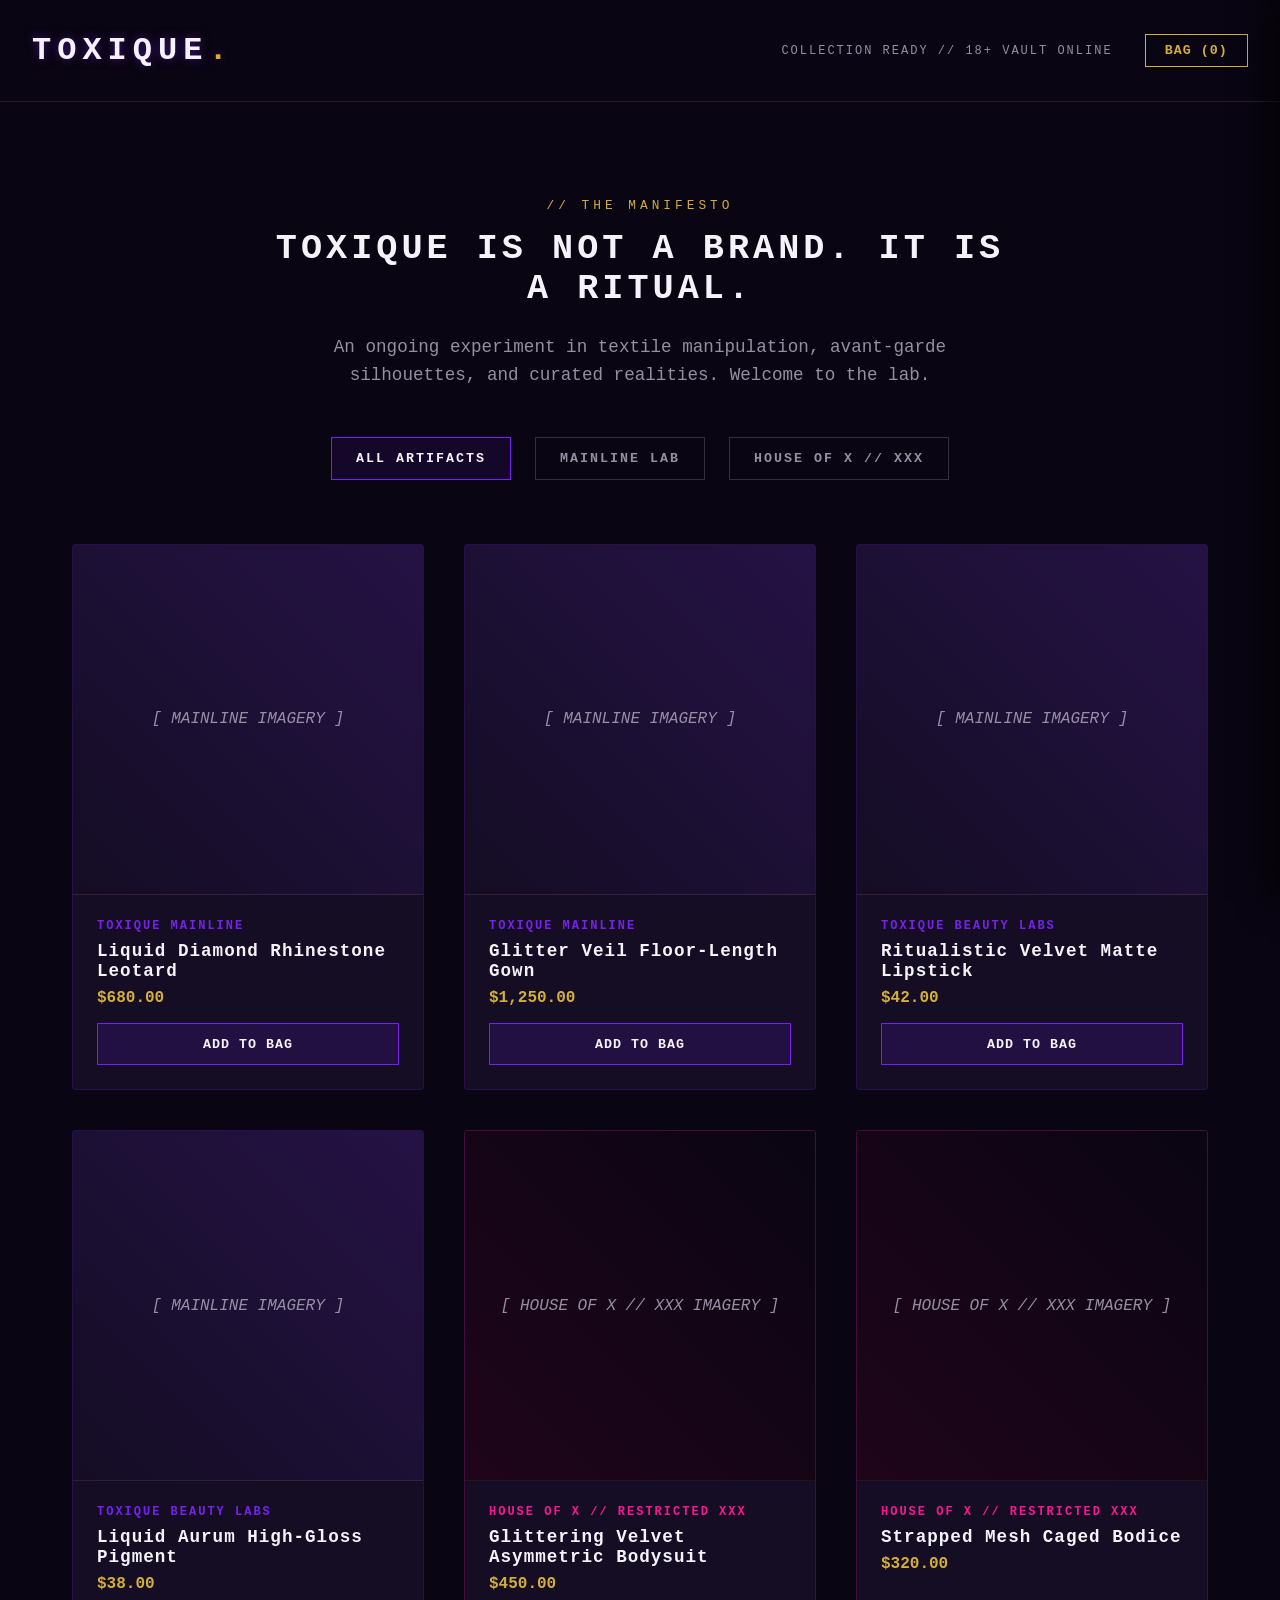
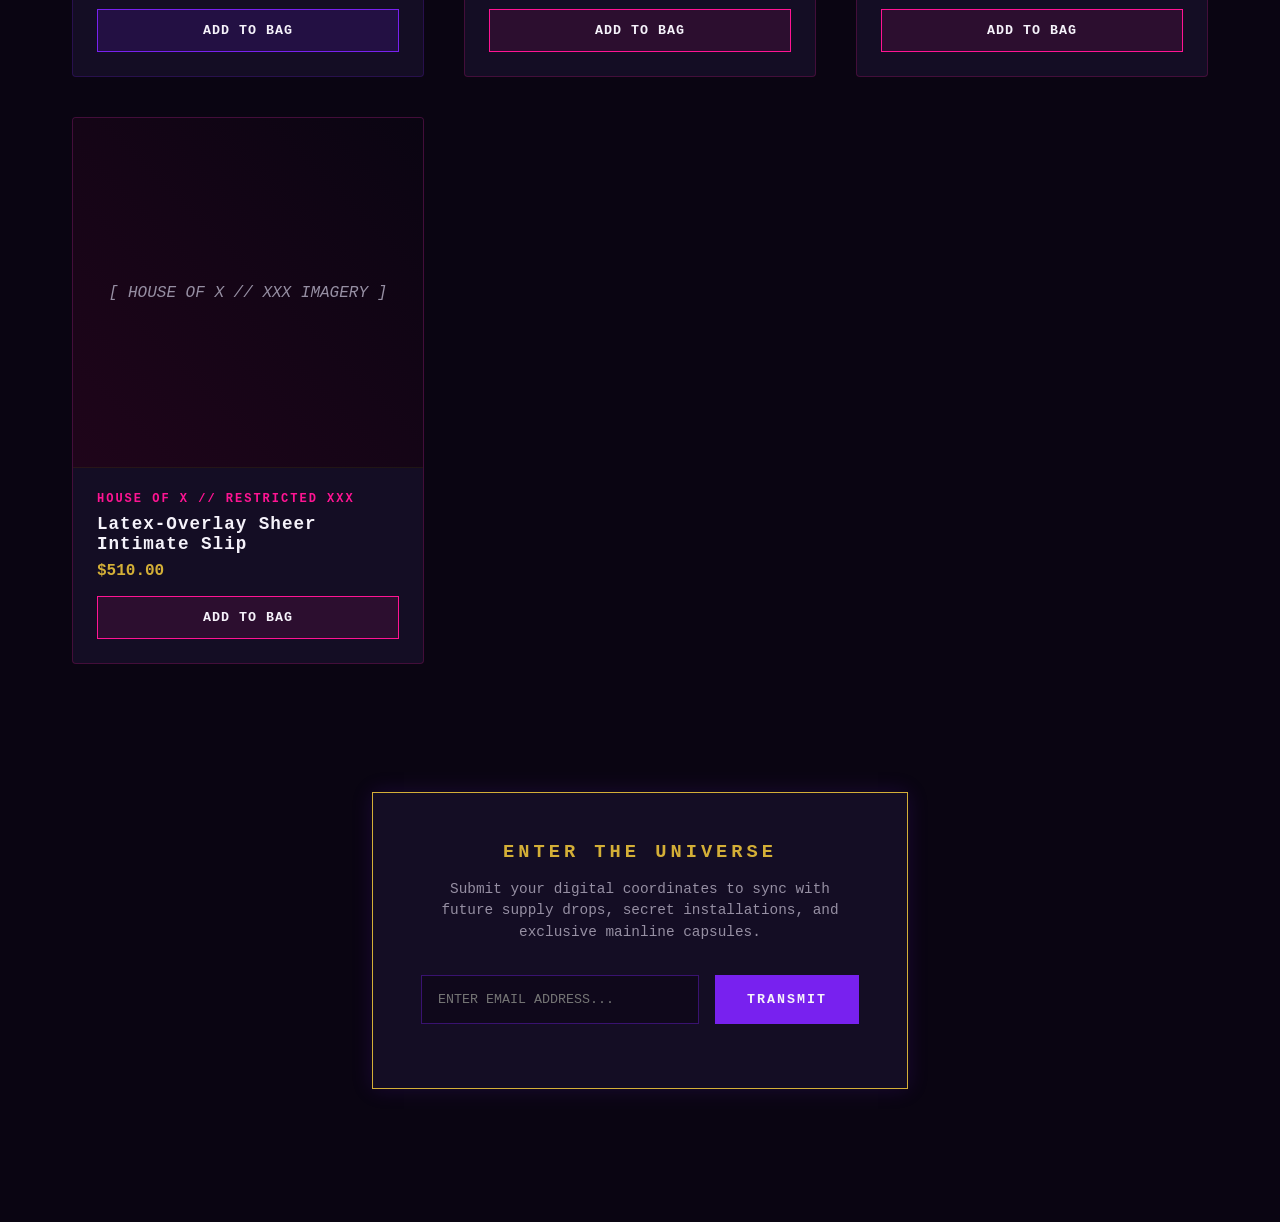
==== index.html @ 321deab5 "Patch missing House of X data items" ====
<!DOCTYPE html>
<html lang="en">
<head>
    <meta charset="UTF-8">
    <meta name="viewport" content="width=device-width, initial-scale=1.0">
    <title>TOXIQUE // OFFICIAL OPERATING SYSTEM</title>
    <link rel="stylesheet" href="style.css">
</head>
<body>

    <!-- LUXURY BRAND HEADER -->
    <header>
        <div class="brand-logo">TOXIQUE<span>.</span></div>
        <div class="header-right">
            <span class="system-status">COLLECTION READY // 18+ VAULT ONLINE</span>
            <button id="cartToggleBtn" class="cart-trigger">BAG (<span id="cartCount">0</span>)</button>
        </div>
    </header>

    <!-- CORE LORE & RITUAL MANIFESTO -->
    <section class="universe-manifesto">
        <div class="manifesto-content">
            <span class="manifesto-tag">// THE MANIFESTO</span>
            <h1>TOXIQUE IS NOT A BRAND. IT IS A RITUAL.</h1>
            <p>An ongoing experiment in textile manipulation, avant-garde silhouettes, and curated realities. Welcome to the lab.</p>
        </div>
    </section>

    <!-- DEPARTMENT NAVIGATION FILTERS -->
    <section class="department-nav">
        <button class="dept-btn active" id="btn-all">ALL ARTIFACTS</button>
        <button class="dept-btn" id="btn-main">MAINLINE LAB</button>
        <button class="dept-btn x-rated" id="btn-xxx">HOUSE OF X // XXX</button>
    </section>

    <!-- BRAND CATALOG -->
    <main class="catalog-container">
        <div id="productGrid" class="product-grid"></div>
    </main>

    <!-- SLIDE-OUT LUXURY SIDE-CART DRAWER -->
    <div id="sideCart" class="side-cart">
        <div class="cart-header">
            <h3>SELECTED ARTIFACTS</h3>
            <button id="cartCloseBtn" class="cart-close">&times;</button>
        </div>
        
        <div id="cartItemsContainer" class="cart-items-list">
            <!-- Items injected via JS appear here -->
        </div>

        <div class="cart-footer">
            <div class="cart-total-row">
                <span>TOTAL VALUE:</span>
                <span id="cartSubtotal">$0.00</span>
            </div>
            <button class="checkout-btn" onclick="alert('PORTAL NOTICE: Checkout integration coming soon.')">PROCEED TO SECURE CHECKOUT</button>
        </div>
    </div>

    <div id="cartOverlay" class="cart-overlay"></div>

    <!-- THE UNIVERSE ENTRY PORTAL -->
    <section class="portal-section">
        <div class="portal-card">
            <h3>ENTER THE UNIVERSE</h3>
            <p>Submit your digital coordinates to sync with future supply drops, secret installations, and exclusive mainline capsules.</p>
            <form id="universeForm" class="portal-form">
                <input type="email" id="userEmail" placeholder="ENTER EMAIL ADDRESS..." required>
                <button type="submit">TRANSMIT</button>
            </form>
            <div id="portalFeedback" class="feedback-msg"></div>
        </div>
    </section>

    <script src="script.js"></script>
</body>
</html>
---- style.css ----
/* TOXIQUE SYSTEM - ROYAL DARK LAB VISUALS */
:root {
    --bg-dark: #0a0512;        
    --surface: #140d24;        
    --lux-gold: #d4af37;       
    --royal-purple: #7821ef;   
    --xxx-pink: #ff1493;       /* Seductive Neon Pink for the adult vault */
    --text-light: #f5f2fa;     
    --text-muted: #968fa3;     
}

* {
    margin: 0;
    padding: 0;
    box-sizing: border-box;
    font-family: monospace, sans-serif;
}

body {
    background-color: var(--bg-dark);
    color: var(--text-light);
    overflow-x: hidden;
    position: relative;
}

/* Header Branding */
header {
    padding: 2rem;
    display: flex;
    justify-content: space-between;
    align-items: center;
    border-bottom: 1px solid rgba(212, 175, 55, 0.15);
}

.header-right {
    display: flex;
    align-items: center;
    gap: 2rem;
}

.brand-logo {
    font-size: 2rem;
    font-weight: 900;
    letter-spacing: 6px;
    color: var(--text-light);
    text-shadow: 0 0 10px rgba(120, 33, 239, 0.5);
}

.brand-logo span { color: var(--lux-gold); }

.system-status {
    font-size: 0.75rem;
    color: var(--text-muted);
    letter-spacing: 2px;
}

.cart-trigger {
    background: transparent;
    border: 1px solid var(--lux-gold);
    color: var(--lux-gold);
    padding: 0.5rem 1.2rem;
    cursor: pointer;
    font-weight: bold;
    letter-spacing: 1px;
    transition: all 0.3s ease;
}

.cart-trigger:hover {
    background: var(--lux-gold);
    color: var(--bg-dark);
}

/* Universe Manifesto Section */
.universe-manifesto {
    max-width: 800px;
    margin: 6rem auto 3rem auto;
    padding: 0 2rem;
    text-align: center;
}

.manifesto-tag {
    font-size: 0.8rem;
    color: var(--lux-gold);
    letter-spacing: 4px;
    display: block;
    margin-bottom: 1rem;
}

.universe-manifesto h1 {
    font-size: 2.2rem;
    letter-spacing: 4px;
    margin-bottom: 1.5rem;
    text-transform: uppercase;
}

.universe-manifesto p {
    color: var(--text-muted);
    font-size: 1.1rem;
    line-height: 1.6;
}

/* Category Navigation Bar */
.department-nav {
    display: flex;
    justify-content: center;
    gap: 1.5rem;
    margin-bottom: 4rem;
    padding: 0 2rem;
}

.dept-btn {
    background: transparent;
    border: 1px solid rgba(150, 143, 163, 0.3);
    color: var(--text-muted);
    padding: 0.8rem 1.5rem;
    cursor: pointer;
    font-family: monospace;
    font-weight: bold;
    letter-spacing: 2px;
    transition: all 0.3s ease;
}

.dept-btn:hover, .dept-btn.active {
    color: var(--text-light);
    border-color: var(--royal-purple);
    background: rgba(120, 33, 239, 0.1);
}

.dept-btn.x-rated:hover, .dept-btn.x-rated.active {
    color: #fff;
    border-color: var(--xxx-pink);
    background: rgba(255, 20, 147, 0.15);
    text-shadow: 0 0 8px var(--xxx-pink);
    box-shadow: 0 0 15px rgba(255, 20, 147, 0.2);
}

/* Catalog Layout */
.catalog-container {
    max-width: 1200px;
    margin: 0 auto 4rem auto;
    padding: 0 2rem;
}

.product-grid {
    display: grid;
    grid-template-columns: repeat(auto-fit, minmax(300px, 1fr));
    gap: 2.5rem;
}

/* Lookbook Card with Variant Borders */
.product-card {
    background: var(--surface);
    border: 1px solid rgba(120, 33, 239, 0.2);
    border-radius: 4px;
    overflow: hidden;
    display: flex;
    flex-direction: column;
    justify-content: space-between;
    transition: transform 0.3s ease, border-color 0.3s ease, box-shadow 0.3s ease;
}

.product-card:hover {
    transform: translateY(-5px);
    border-color: var(--lux-gold);
}

/* Specific styling modifier for adult items */
.product-card.xxx-item {
    border-color: rgba(255, 20, 147, 0.2);
}
.product-card.xxx-item:hover {
    border-color: var(--xxx-pink);
    box-shadow: 0 0 15px rgba(255, 20, 147, 0.15);
}

.image-placeholder {
    width: 100%;
    height: 350px;
    background: linear-gradient(45deg, #140d24, #251245);
    display: flex;
    align-items: center;
    justify-content: center;
    color: var(--text-muted);
    font-style: italic;
    border-bottom: 1px solid rgba(212, 175, 55, 0.1);
    padding: 1rem;
    text-align: center;
}

.xxx-item .image-placeholder {
    background: linear-gradient(45deg, #1f051a, #0a0512);
}

.card-details {
    padding: 1.5rem;
    flex-grow: 1;
    display: flex;
    flex-direction: column;
    justify-content: space-between;
}

.vendor-tag {
    font-size: 0.75rem;
    text-transform: uppercase;
    letter-spacing: 2px;
    color: var(--royal-purple);
    font-weight: 700;
    margin-bottom: 0.5rem;
    display: block;
}

.xxx-item .vendor-tag {
    color: var(--xxx-pink);
}

.product-title {
    font-size: 1.1rem;
    letter-spacing: 1px;
    margin-bottom: 0.5rem;
}

.product-price {
    color: var(--lux-gold);
    font-weight: 600;
    margin-bottom: 1rem;
}

.add-to-cart-btn {
    width: 100%;
    background: rgba(120, 33, 239, 0.15);
    border: 1px solid var(--royal-purple);
    color: var(--text-light);
    padding: 0.8rem;
    cursor: pointer;
    font-family: monospace;
    letter-spacing: 1px;
    font-weight: bold;
    transition: all 0.2s ease;
}

.add-to-cart-btn:hover {
    background: var(--royal-purple);
    box-shadow: 0 0 10px var(--royal-purple);
}

.xxx-item .add-to-cart-btn {
    border-color: var(--xxx-pink);
    background: rgba(255, 20, 147, 0.1);
}
.xxx-item .add-to-cart-btn:hover {
    background: var(--xxx-pink);
    box-shadow: 0 0 10px var(--xxx-pink);
}

/* INTERACTIVE SIDE-CART DRAW ENGINE */
.side-cart {
    position: fixed;
    top: 0;
    right: -450px; 
    width: 450px;
    height: 100%;
    background: var(--surface);
    border-left: 1px solid var(--lux-gold);
    box-shadow: -10px 0 30px rgba(0, 0, 0, 0.7);
    z-index: 1000;
    display: flex;
    flex-direction: column;
    transition: right 0.4s cubic-bezier(0.16, 1, 0.3, 1);
}

.side-cart.active { right: 0; }

.cart-header {
    padding: 2rem;
    border-bottom: 1px solid rgba(212, 175, 55, 0.15);
    display: flex;
    justify-content: space-between;
    align-items: center;
}

.cart-header h3 {
    letter-spacing: 2px;
    color: var(--lux-gold);
}

.cart-close {
    background: transparent;
    border: none;
    color: var(--text-light);
    font-size: 2rem;
    cursor: pointer;
}

.cart-items-list {
    flex-grow: 1;
    padding: 2rem;
    overflow-y: auto;
    display: flex;
    flex-direction: column;
    gap: 1.5rem;
}

.cart-item-node {
    display: flex;
    justify-content: space-between;
    align-items: center;
    padding-bottom: 1rem;
    border-bottom: 1px solid rgba(150, 143, 163, 0.15);
}

.cart-item-info h4 {
    font-size: 0.95rem;
    letter-spacing: 1px;
    margin-bottom: 0.25rem;
}

.cart-item-info span {
    font-size: 0.8rem;
    color: var(--lux-gold);
}

.remove-item-btn {
    background: transparent;
    border: none;
    color: #ff4a4a;
    cursor: pointer;
    font-family: monospace;
    font-size: 0.8rem;
}

.cart-footer {
    padding: 2rem;
    border-top: 1px solid rgba(212, 175, 55, 0.15);
    background: rgba(10, 5, 18, 0.6);
}

.cart-total-row {
    display: flex;
    justify-content: space-between;
    font-weight: bold;
    letter-spacing: 2px;
    margin-bottom: 1.5rem;
}

.cart-total-row #cartSubtotal { color: var(--lux-gold); }

.checkout-btn {
    width: 100%;
    background: var(--royal-purple);
    color: var(--text-light);
    border: 1px solid var(--lux-gold);
    padding: 1rem;
    font-weight: bold;
    letter-spacing: 2px;
    cursor: pointer;
    transition: all 0.3s ease;
}

.checkout-btn:hover {
    background: var(--lux-gold);
    color: var(--bg-dark);
}

.cart-overlay {
    position: fixed;
    top: 0;
    left: 0;
    width: 100vw;
    height: 100vh;
    background: rgba(0, 0, 0, 0.6);
    z-index: 999;
    opacity: 0;
    pointer-events: none;
    transition: opacity 0.3s ease;
}

.cart-overlay.active {
    opacity: 1;
    pointer-events: auto;
}

/* Newsletter / Portal Section */
.portal-section {
    max-width: 600px;
    margin: 8rem auto;
    padding: 0 2rem;
}

.portal-card {
    background: var(--surface);
    border: 1px solid var(--lux-gold);
    padding: 3rem;
    text-align: center;
    box-shadow: 0 0 20px rgba(120, 33, 239, 0.15);
}

.portal-card h3 {
    letter-spacing: 4px;
    margin-bottom: 1rem;
    color: var(--lux-gold);
}

.portal-card p {
    color: var(--text-muted);
    font-size: 0.9rem;
    margin-bottom: 2rem;
    line-height: 1.5;
}

.portal-form {
    display: flex;
    gap: 1rem;
}

.portal-form input {
    flex: 1;
    background: rgba(10, 5, 18, 0.5);
    border: 1px solid rgba(120, 33, 239, 0.4);
    padding: 1rem;
    color: var(--text-light);
    font-family: monospace;
}

.portal-form input:focus {
    outline: none;
    border-color: var(--lux-gold);
}

.portal-form button {
    background: var(--royal-purple);
    color: var(--text-light);
    border: none;
    padding: 0 2rem;
    font-weight: bold;
    letter-spacing: 2px;
    cursor: pointer;
    transition: background 0.3s;
}

.portal-form button:hover {
    background: var(--lux-gold);
    color: var(--bg-dark);
}

.feedback-msg {
    margin-top: 1rem;
    font-size: 0.8rem;
    color: var(--lux-gold);
    letter-spacing: 1px;
}
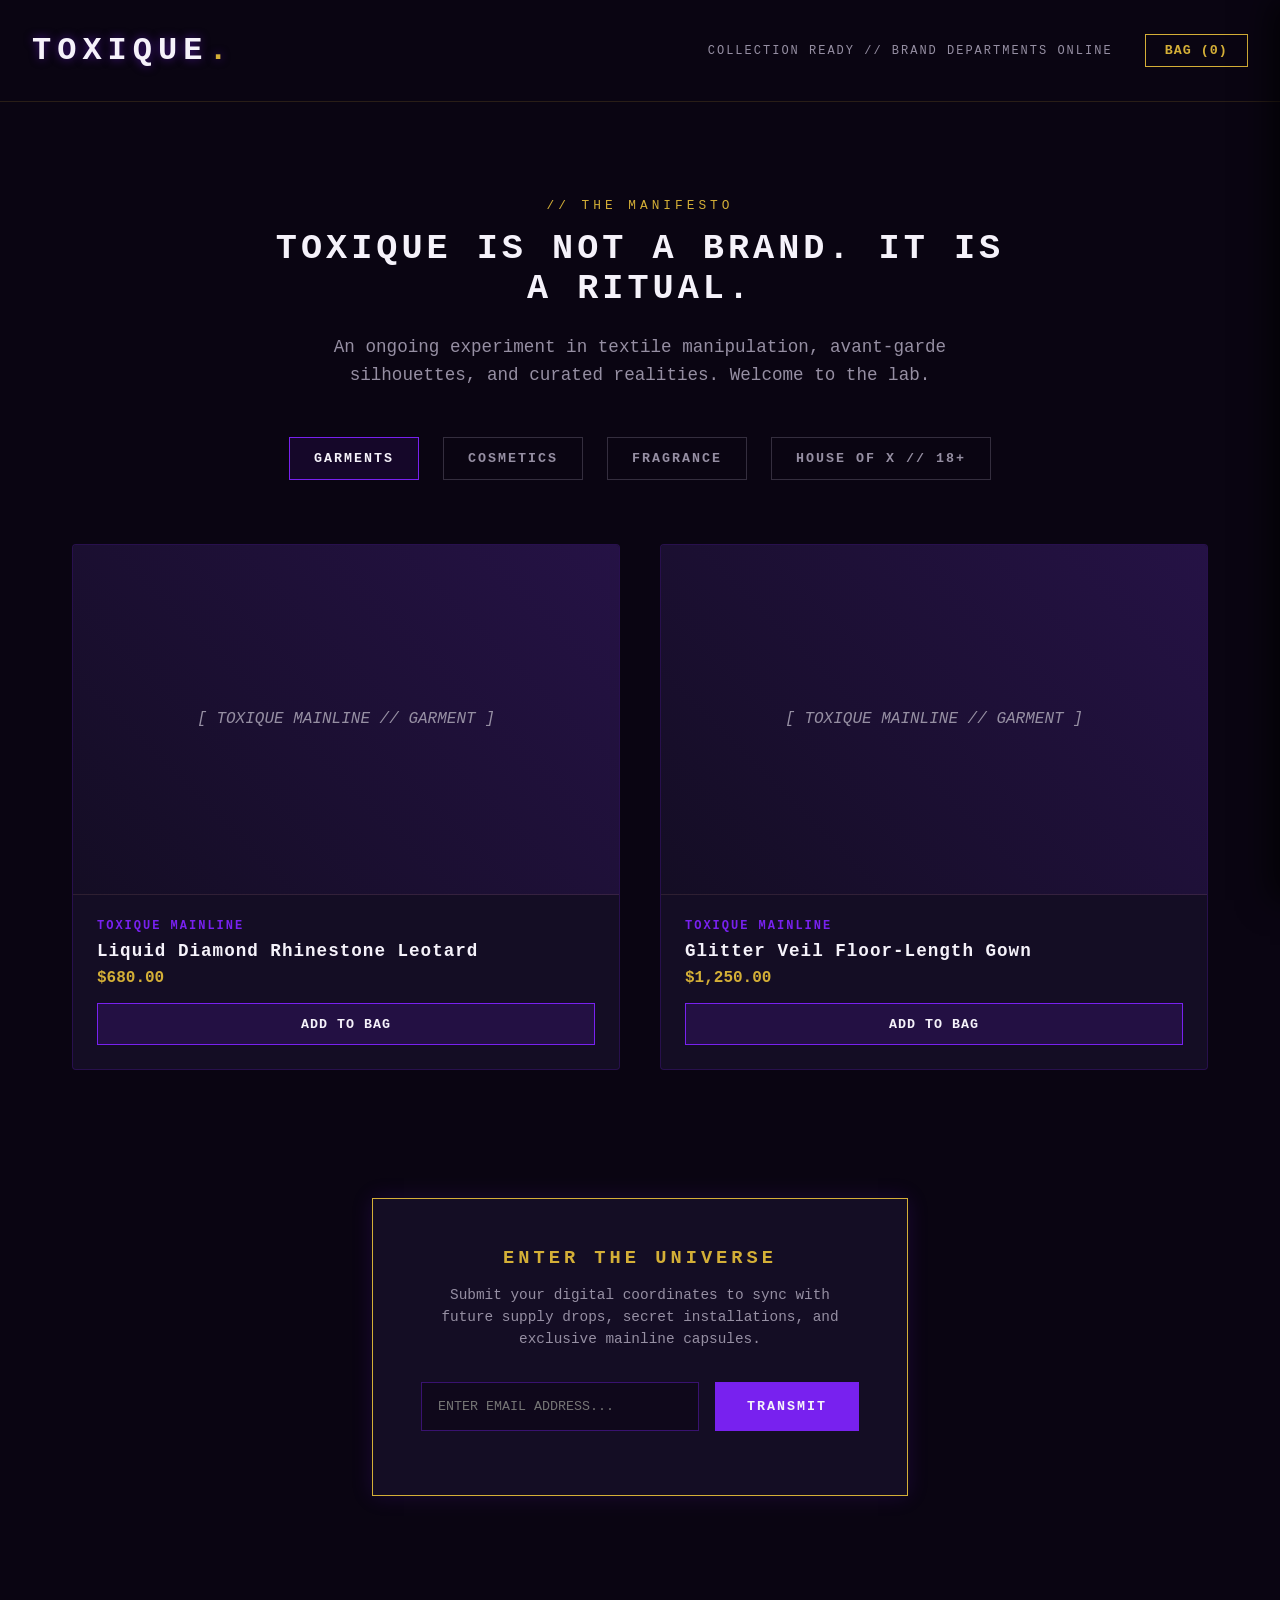
==== commit dac9c2cb: "Eliminate all-tab and cleanly separate cosmetics and fragrance branches" ====
--- a/index.html
+++ b/index.html
@@ -12,7 +12,7 @@
     <header>
         <div class="brand-logo">TOXIQUE<span>.</span></div>
         <div class="header-right">
-            <span class="system-status">COLLECTION READY // 18+ VAULT ONLINE</span>
+            <span class="system-status">COLLECTION READY // BRAND DEPARTMENTS ONLINE</span>
             <button id="cartToggleBtn" class="cart-trigger">BAG (<span id="cartCount">0</span>)</button>
         </div>
     </header>
@@ -26,11 +26,12 @@
         </div>
     </section>
 
-    <!-- DEPARTMENT NAVIGATION FILTERS -->
+    <!-- EXCLUSIVE ISOLATED DEPARTMENT FILTERS -->
     <section class="department-nav">
-        <button class="dept-btn active" id="btn-all">ALL ARTIFACTS</button>
-        <button class="dept-btn" id="btn-main">MAINLINE LAB</button>
-        <button class="dept-btn x-rated" id="btn-xxx">HOUSE OF X // XXX</button>
+        <button class="dept-btn active" id="btn-garments">GARMENTS</button>
+        <button class="dept-btn" id="btn-cosmetics">COSMETICS</button>
+        <button class="dept-btn" id="btn-fragrance">FRAGRANCE</button>
+        <button class="dept-btn x-rated" id="btn-xxx">HOUSE OF X // 18+</button>
     </section>
 
     <!-- BRAND CATALOG -->
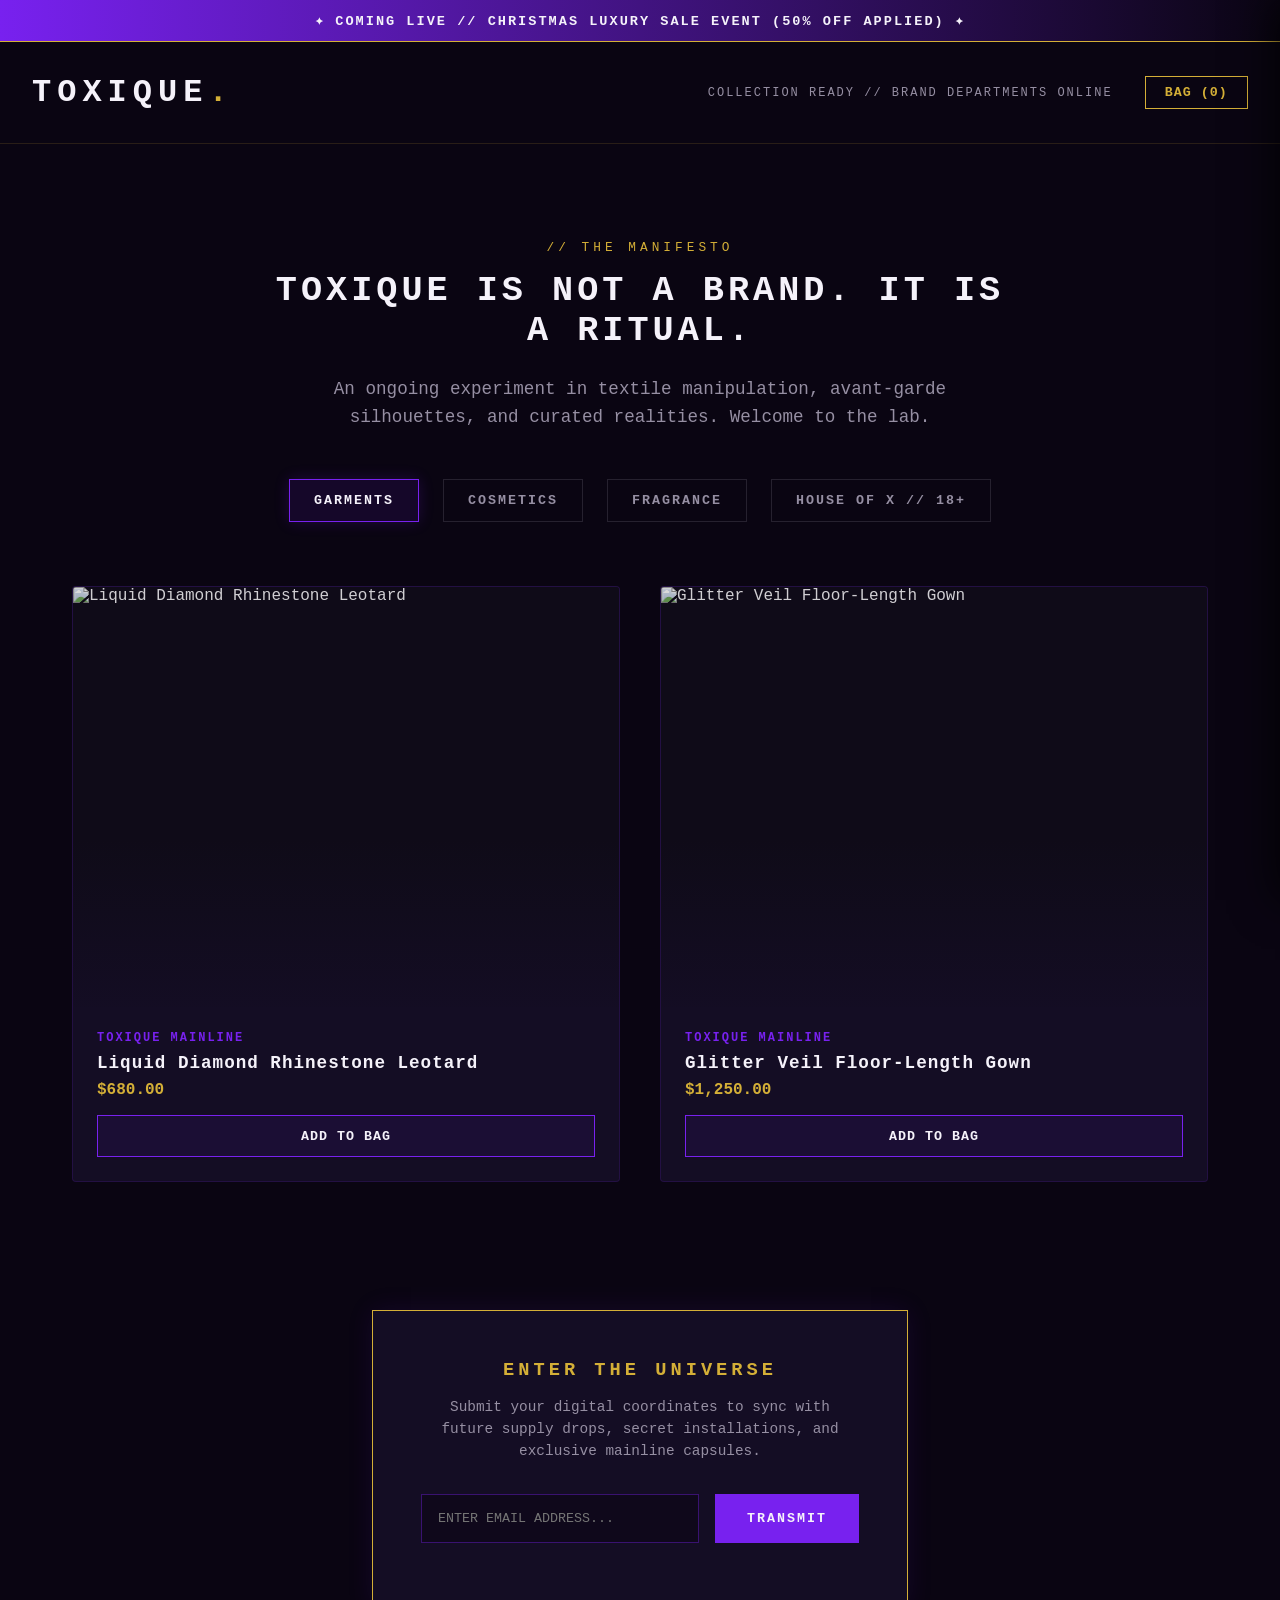
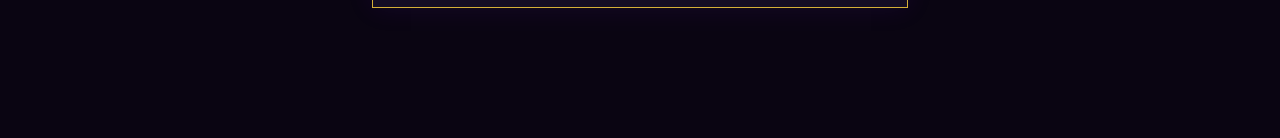
==== commit 1a1e53b1: "Deploy dynamic sales event calendar headers and premium checkout invoice overlay modal sheets" ====
--- a/index.html
+++ b/index.html
@@ -7,6 +7,10 @@
     <link rel="stylesheet" href="style.css">
 </head>
 <body>
+    <!-- DYNAMIC PROMOTIONAL TIMELINE MATRIX -->
+<div id="dynamicPromoBanner" class="promo-banner" style="display: none;">
+    <span id="promoBannerText">LOAD STATE INITIALIZED...</span>
+</div>
 
     <!-- LUXURY BRAND HEADER -->
     <header>
@@ -76,4 +80,50 @@
 
     <script src="script.js"></script>
 </body>
+<!-- HIGH-FASHION CUSTOMER INVOICE STAGING OVERLAY -->
+<div id="invoiceModalOverlay" class="invoice-overlay" style="display: none;">
+    <div class="invoice-vault">
+        <button class="close-invoice-btn" onclick="closeInvoiceStage()">✕ CLOSE</button>
+        <div class="invoice-header">
+            <h2>TOXIQUE<span>.</span></h2>
+            <div>OFFICIAL CUSTOMER INVOICE</div>
+        </div>
+        
+        <div class="invoice-meta-grid">
+            <div>
+                <small>TRANSMISSION CHANNEL</small>
+                <div>SECURE CHECKOUT STAGING</div>
+            </div>
+            <div>
+                <small>DATE GENERATED</small>
+                <div id="invoiceDateStamp">--/--/----</div>
+            </div>
+        </div>
+
+        <div id="invoiceManifestItems" class="invoice-manifest">
+            <!-- Line items written dynamically by JavaScript -->
+        </div>
+
+        <div class="invoice-summary-block">
+            <div class="summary-row">
+                <span>Subtotal Base:</span>
+                <span id="invoiceSubtotal">$0.00</span>
+            </div>
+            <div id="invoiceDiscountRow" class="summary-row promo-highlight" style="display: none;">
+                <span id="invoiceDiscountLabel">Campaign Deduction:</span>
+                <span id="invoiceDiscountAmount">-$0.00</span>
+            </div>
+            <div class="summary-row">
+                <span>Logistics Flat Handling (Weight Scale Assessment):</span>
+                <span id="invoiceShipping">650 Per Lb Flat Base</span>
+            </div>
+            <div class="summary-row total-line">
+                <span>TOTAL ESTIMATED GROSS:</span>
+                <span id="invoiceGrandTotal">$0.00</span>
+            </div>
+        </div>
+
+        <button class="invoice-action-btn" onclick="executeFinalTransaction()">AUTHORIZE DIGITAL SECURE TRANSFER</button>
+    </div>
+</div>
 </html>
--- a/style.css
+++ b/style.css
@@ -1,10 +1,10 @@
-/* TOXIQUE SYSTEM - ROYAL DARK LAB VISUALS */
+/* TOXIQUE OPERATING SYSTEM // MEDIA ARCHITECTURE & MOTION CONTROL */
 :root {
     --bg-dark: #0a0512;        
     --surface: #140d24;        
     --lux-gold: #d4af37;       
     --royal-purple: #7821ef;   
-    --xxx-pink: #ff1493;       /* Seductive Neon Pink for the adult vault */
+    --xxx-pink: #ff1493;       
     --text-light: #f5f2fa;     
     --text-muted: #968fa3;     
 }
@@ -23,13 +23,14 @@
     position: relative;
 }
 
-/* Header Branding */
+/* Luxury Brand Header */
 header {
     padding: 2rem;
     display: flex;
     justify-content: space-between;
     align-items: center;
     border-bottom: 1px solid rgba(212, 175, 55, 0.15);
+    animation: fadeInDown 1s cubic-bezier(0.16, 1, 0.3, 1) both;
 }
 
 .header-right {
@@ -43,10 +44,13 @@
     font-weight: 900;
     letter-spacing: 6px;
     color: var(--text-light);
-    text-shadow: 0 0 10px rgba(120, 33, 239, 0.5);
-}
-
-.brand-logo span { color: var(--lux-gold); }
+    position: relative;
+}
+
+.brand-logo span { 
+    color: var(--lux-gold); 
+    animation: pulseGlow 2s infinite ease-in-out;
+}
 
 .system-status {
     font-size: 0.75rem;
@@ -62,15 +66,17 @@
     cursor: pointer;
     font-weight: bold;
     letter-spacing: 1px;
-    transition: all 0.3s ease;
+    transition: all 0.4s cubic-bezier(0.16, 1, 0.3, 1);
 }
 
 .cart-trigger:hover {
     background: var(--lux-gold);
     color: var(--bg-dark);
-}
-
-/* Universe Manifesto Section */
+    box-shadow: 0 0 15px rgba(212, 175, 55, 0.4);
+    transform: scale(1.02);
+}
+
+/* Core Lore & Ritual Manifesto */
 .universe-manifesto {
     max-width: 800px;
     margin: 6rem auto 3rem auto;
@@ -84,6 +90,7 @@
     letter-spacing: 4px;
     display: block;
     margin-bottom: 1rem;
+    animation: fadeInUp 1s cubic-bezier(0.16, 1, 0.3, 1) both;
 }
 
 .universe-manifesto h1 {
@@ -91,50 +98,58 @@
     letter-spacing: 4px;
     margin-bottom: 1.5rem;
     text-transform: uppercase;
+    color: var(--text-light);
+    animation: textGlitchIn 1.2s cubic-bezier(0.16, 1, 0.3, 1) both;
 }
 
 .universe-manifesto p {
     color: var(--text-muted);
     font-size: 1.1rem;
     line-height: 1.6;
-}
-
-/* Category Navigation Bar */
+    animation: fadeInUp 1.4s cubic-bezier(0.16, 1, 0.3, 1) both;
+}
+
+/* Department Navigation Bar */
 .department-nav {
     display: flex;
     justify-content: center;
     gap: 1.5rem;
     margin-bottom: 4rem;
     padding: 0 2rem;
+    flex-wrap: wrap;
+    animation: fadeInUp 1.5s cubic-bezier(0.16, 1, 0.3, 1) both;
 }
 
 .dept-btn {
     background: transparent;
-    border: 1px solid rgba(150, 143, 163, 0.3);
+    border: 1px solid rgba(150, 143, 163, 0.2);
     color: var(--text-muted);
     padding: 0.8rem 1.5rem;
     cursor: pointer;
     font-family: monospace;
     font-weight: bold;
     letter-spacing: 2px;
-    transition: all 0.3s ease;
+    position: relative;
+    overflow: hidden;
+    transition: all 0.4s cubic-bezier(0.16, 1, 0.3, 1);
 }
 
 .dept-btn:hover, .dept-btn.active {
     color: var(--text-light);
     border-color: var(--royal-purple);
     background: rgba(120, 33, 239, 0.1);
+    box-shadow: 0 0 15px rgba(120, 33, 239, 0.2);
 }
 
 .dept-btn.x-rated:hover, .dept-btn.x-rated.active {
     color: #fff;
     border-color: var(--xxx-pink);
-    background: rgba(255, 20, 147, 0.15);
+    background: rgba(255, 20, 147, 0.1);
     text-shadow: 0 0 8px var(--xxx-pink);
-    box-shadow: 0 0 15px rgba(255, 20, 147, 0.2);
-}
-
-/* Catalog Layout */
+    box-shadow: 0 0 20px rgba(255, 20, 147, 0.25);
+}
+
+/* Catalog Grid Layout */
 .catalog-container {
     max-width: 1200px;
     margin: 0 auto 4rem auto;
@@ -147,48 +162,90 @@
     gap: 2.5rem;
 }
 
-/* Lookbook Card with Variant Borders */
+/* Dynamic Animated Lookbook Card */
 .product-card {
     background: var(--surface);
-    border: 1px solid rgba(120, 33, 239, 0.2);
+    border: 1px solid rgba(120, 33, 239, 0.15);
     border-radius: 4px;
     overflow: hidden;
     display: flex;
     flex-direction: column;
     justify-content: space-between;
-    transition: transform 0.3s ease, border-color 0.3s ease, box-shadow 0.3s ease;
+    opacity: 0; 
+    transform: translateY(20px);
+    transition: transform 0.5s cubic-bezier(0.16, 1, 0.3, 1), 
+                border-color 0.5s cubic-bezier(0.16, 1, 0.3, 1), 
+                box-shadow 0.5s cubic-bezier(0.16, 1, 0.3, 1);
+}
+
+.product-card.reveal-node {
+    opacity: 1;
+    transform: translateY(0);
 }
 
 .product-card:hover {
-    transform: translateY(-5px);
+    transform: translateY(-8px);
     border-color: var(--lux-gold);
-}
-
-/* Specific styling modifier for adult items */
+    box-shadow: 0 10px 25px rgba(212, 175, 55, 0.08);
+}
+
 .product-card.xxx-item {
-    border-color: rgba(255, 20, 147, 0.2);
+    border-color: rgba(255, 20, 147, 0.15);
 }
 .product-card.xxx-item:hover {
     border-color: var(--xxx-pink);
-    box-shadow: 0 0 15px rgba(255, 20, 147, 0.15);
-}
-
-.image-placeholder {
-    width: 100%;
-    height: 350px;
-    background: linear-gradient(45deg, #140d24, #251245);
-    display: flex;
-    align-items: center;
-    justify-content: center;
-    color: var(--text-muted);
-    font-style: italic;
-    border-bottom: 1px solid rgba(212, 175, 55, 0.1);
-    padding: 1rem;
-    text-align: center;
-}
-
-.xxx-item .image-placeholder {
-    background: linear-gradient(45deg, #1f051a, #0a0512);
+    box-shadow: 0 10px 25px rgba(255, 20, 147, 0.12);
+}
+
+/* --- HIGH END CAMPAIGN MEDIA CONTAINER FRAME --- */
+.media-container {
+    width: 100%;
+    height: 420px; /* High-fashion aspect crop frame */
+    overflow: hidden;
+    position: relative;
+    background: #0f0b18;
+}
+
+.editorial-asset {
+    width: 100%;
+    height: 100%;
+    object-fit: cover; /* Protect structural shape aspect scale */
+    filter: grayscale(35%) brightness(85%); /* Gothic editorial grading */
+    transition: transform 0.7s cubic-bezier(0.16, 1, 0.3, 1), filter 0.7s cubic-bezier(0.16, 1, 0.3, 1);
+}
+
+/* Shadow drop veil overlay */
+.media-overlay {
+    position: absolute;
+    top: 0;
+    left: 0;
+    width: 100%;
+    height: 100%;
+    background: linear-gradient(to bottom, rgba(10, 5, 18, 0) 60%, rgba(20, 13, 36, 0.95));
+    pointer-events: none;
+}
+
+/* Scanning radar overlay mapped on imagery */
+.media-container::after {
+    content: '';
+    position: absolute;
+    top: -100%;
+    left: 0;
+    width: 100%;
+    height: 40px;
+    background: linear-gradient(to bottom, transparent, rgba(120, 33, 239, 0.25), transparent);
+    animation: activeRadarScan 5s linear infinite;
+    pointer-events: none;
+}
+
+.xxx-item .media-container::after {
+    background: linear-gradient(to bottom, transparent, rgba(255, 20, 147, 0.2), transparent);
+}
+
+/* Hover Zoom Actions */
+.product-card:hover .editorial-asset {
+    transform: scale(1.06);
+    filter: grayscale(0%) brightness(100%); /* Clear the tint on engagement */
 }
 
 .card-details {
@@ -209,25 +266,13 @@
     display: block;
 }
 
-.xxx-item .vendor-tag {
-    color: var(--xxx-pink);
-}
-
-.product-title {
-    font-size: 1.1rem;
-    letter-spacing: 1px;
-    margin-bottom: 0.5rem;
-}
-
-.product-price {
-    color: var(--lux-gold);
-    font-weight: 600;
-    margin-bottom: 1rem;
-}
+.xxx-item .vendor-tag { color: var(--xxx-pink); }
+.product-title { font-size: 1.1rem; letter-spacing: 1px; margin-bottom: 0.5rem; }
+.product-price { color: var(--lux-gold); font-weight: 600; margin-bottom: 1rem; }
 
 .add-to-cart-btn {
     width: 100%;
-    background: rgba(120, 33, 239, 0.15);
+    background: rgba(120, 33, 239, 0.08);
     border: 1px solid var(--royal-purple);
     color: var(--text-light);
     padding: 0.8rem;
@@ -235,37 +280,32 @@
     font-family: monospace;
     letter-spacing: 1px;
     font-weight: bold;
-    transition: all 0.2s ease;
+    transition: all 0.3s cubic-bezier(0.16, 1, 0.3, 1);
 }
 
 .add-to-cart-btn:hover {
     background: var(--royal-purple);
-    box-shadow: 0 0 10px var(--royal-purple);
-}
-
-.xxx-item .add-to-cart-btn {
-    border-color: var(--xxx-pink);
-    background: rgba(255, 20, 147, 0.1);
-}
-.xxx-item .add-to-cart-btn:hover {
-    background: var(--xxx-pink);
-    box-shadow: 0 0 10px var(--xxx-pink);
-}
-
-/* INTERACTIVE SIDE-CART DRAW ENGINE */
+    box-shadow: 0 0 15px var(--royal-purple);
+    color: #fff;
+}
+
+.xxx-item .add-to-cart-btn { border-color: var(--xxx-pink); background: rgba(255, 20, 147, 0.05); }
+.xxx-item .add-to-cart-btn:hover { background: var(--xxx-pink); box-shadow: 0 0 15px var(--xxx-pink); }
+
+/* Slide-out Side-Cart Drawer Engine */
 .side-cart {
     position: fixed;
     top: 0;
-    right: -450px; 
+    right: -460px; 
     width: 450px;
     height: 100%;
     background: var(--surface);
     border-left: 1px solid var(--lux-gold);
-    box-shadow: -10px 0 30px rgba(0, 0, 0, 0.7);
+    box-shadow: -15px 0 40px rgba(0, 0, 0, 0.8);
     z-index: 1000;
     display: flex;
     flex-direction: column;
-    transition: right 0.4s cubic-bezier(0.16, 1, 0.3, 1);
+    transition: right 0.5s cubic-bezier(0.16, 1, 0.3, 1);
 }
 
 .side-cart.active { right: 0; }
@@ -278,18 +318,8 @@
     align-items: center;
 }
 
-.cart-header h3 {
-    letter-spacing: 2px;
-    color: var(--lux-gold);
-}
-
-.cart-close {
-    background: transparent;
-    border: none;
-    color: var(--text-light);
-    font-size: 2rem;
-    cursor: pointer;
-}
+.cart-header h3 { letter-spacing: 2px; color: var(--lux-gold); }
+.cart-close { background: transparent; border: none; color: var(--text-light); font-size: 2rem; cursor: pointer; }
 
 .cart-items-list {
     flex-grow: 1;
@@ -306,42 +336,15 @@
     align-items: center;
     padding-bottom: 1rem;
     border-bottom: 1px solid rgba(150, 143, 163, 0.15);
-}
-
-.cart-item-info h4 {
-    font-size: 0.95rem;
-    letter-spacing: 1px;
-    margin-bottom: 0.25rem;
-}
-
-.cart-item-info span {
-    font-size: 0.8rem;
-    color: var(--lux-gold);
-}
-
-.remove-item-btn {
-    background: transparent;
-    border: none;
-    color: #ff4a4a;
-    cursor: pointer;
-    font-family: monospace;
-    font-size: 0.8rem;
-}
-
-.cart-footer {
-    padding: 2rem;
-    border-top: 1px solid rgba(212, 175, 55, 0.15);
-    background: rgba(10, 5, 18, 0.6);
-}
-
-.cart-total-row {
-    display: flex;
-    justify-content: space-between;
-    font-weight: bold;
-    letter-spacing: 2px;
-    margin-bottom: 1.5rem;
-}
-
+    animation: fadeInUp 0.4s ease both;
+}
+
+.cart-item-info h4 { font-size: 0.95rem; letter-spacing: 1px; margin-bottom: 0.25rem; }
+.cart-item-info span { font-size: 0.8rem; color: var(--lux-gold); }
+.remove-item-btn { background: transparent; border: none; color: #ff4a4a; cursor: pointer; font-family: monospace; font-size: 0.8rem; }
+
+.cart-footer { padding: 2rem; border-top: 1px solid rgba(212, 175, 55, 0.15); background: rgba(10, 5, 18, 0.6); }
+.cart-total-row { display: flex; justify-content: space-between; font-weight: bold; letter-spacing: 2px; margin-bottom: 1.5rem; }
 .cart-total-row #cartSubtotal { color: var(--lux-gold); }
 
 .checkout-btn {
@@ -353,13 +356,10 @@
     font-weight: bold;
     letter-spacing: 2px;
     cursor: pointer;
-    transition: all 0.3s ease;
-}
-
-.checkout-btn:hover {
-    background: var(--lux-gold);
-    color: var(--bg-dark);
-}
+    transition: all 0.4s cubic-bezier(0.16, 1, 0.3, 1);
+}
+
+.checkout-btn:hover { background: var(--lux-gold); color: var(--bg-dark); box-shadow: 0 0 15px rgba(212, 175, 55, 0.4); }
 
 .cart-overlay {
     position: fixed;
@@ -367,84 +367,203 @@
     left: 0;
     width: 100vw;
     height: 100vh;
-    background: rgba(0, 0, 0, 0.6);
+    background: rgba(0, 0, 0, 0.75);
     z-index: 999;
     opacity: 0;
     pointer-events: none;
-    transition: opacity 0.3s ease;
-}
-
-.cart-overlay.active {
-    opacity: 1;
-    pointer-events: auto;
-}
-
-/* Newsletter / Portal Section */
-.portal-section {
-    max-width: 600px;
-    margin: 8rem auto;
-    padding: 0 2rem;
-}
-
-.portal-card {
-    background: var(--surface);
-    border: 1px solid var(--lux-gold);
-    padding: 3rem;
+    backdrop-filter: blur(4px);
+    transition: opacity 0.4s ease;
+}
+
+.cart-overlay.active { opacity: 1; pointer-events: auto; }
+
+/* Newsletter Portal Card */
+.portal-section { max-width: 600px; margin: 8rem auto; padding: 0 2rem; }
+.portal-card { background: var(--surface); border: 1px solid var(--lux-gold); padding: 3rem; text-align: center; box-shadow: 0 0 25px rgba(120, 33, 239, 0.1); }
+.portal-card h3 { letter-spacing: 4px; margin-bottom: 1rem; color: var(--lux-gold); }
+.portal-card p { color: var(--text-muted); font-size: 0.9rem; margin-bottom: 2rem; line-height: 1.5; }
+.portal-form { display: flex; gap: 1rem; }
+.portal-form input { flex: 1; background: rgba(10, 5, 18, 0.5); border: 1px solid rgba(120, 33, 239, 0.4); padding: 1rem; color: var(--text-light); font-family: monospace; transition: border-color 0.3s; }
+.portal-form input:focus { outline: none; border-color: var(--lux-gold); }
+.portal-form button { background: var(--royal-purple); color: var(--text-light); border: none; padding: 0 2rem; font-weight: bold; letter-spacing: 2px; cursor: pointer; transition: all 0.3s; }
+.portal-form button:hover { background: var(--lux-gold); color: var(--bg-dark); }
+.feedback-msg { margin-top: 1rem; font-size: 0.8rem; color: var(--lux-gold); letter-spacing: 1px; }
+
+/* ==========================================
+   ANIMATION KEYFRAMES
+   ========================================== */
+@keyframes fadeInDown {
+    from { opacity: 0; transform: translateY(-15px); }
+    to { opacity: 1; transform: translateY(0); }
+}
+
+@keyframes fadeInUp {
+    from { opacity: 0; transform: translateY(20px); }
+    to { opacity: 1; transform: translateY(0); }
+}
+
+@keyframes pulseGlow {
+    0%, 100% { text-shadow: 0 0 5px var(--lux-gold); opacity: 0.9; }
+    50% { text-shadow: 0 0 15px var(--lux-gold), 0 0 25px var(--lux-gold); opacity: 1; }
+}
+
+@keyframes textGlitchIn {
+    0% { opacity: 0; letter-spacing: 12px; filter: blur(4px); }
+    100% { opacity: 1; letter-spacing: 4px; filter: blur(0); }
+}
+
+@keyframes activeRadarScan {
+    0% { top: -100%; }
+    50%, 100% { top: 150%; }
+}
+
+/* ==========================================================================
+   TOXIQUE ADVANCED UI UPGRADES: PROMO BANNER & INVOICE MODAL
+   ========================================================================== */
+
+/* 1. Dynamic Promo Banner Styles */
+.promo-banner {
+    background: linear-gradient(90deg, #7821ef, #0a0512, #d4af37);
+    background-size: 200% auto;
+    color: #f5f2fa;
     text-align: center;
-    box-shadow: 0 0 20px rgba(120, 33, 239, 0.15);
-}
-
-.portal-card h3 {
-    letter-spacing: 4px;
-    margin-bottom: 1rem;
-    color: var(--lux-gold);
-}
-
-.portal-card p {
-    color: var(--text-muted);
+    padding: 0.75rem 1rem;
+    font-family: monospace;
+    font-size: 0.85rem;
+    font-weight: bold;
+    letter-spacing: 2px;
+    text-transform: uppercase;
+    border-bottom: 1px solid #d4af37;
+    animation: luxuryGlowShimmer 4s linear infinite;
+}
+
+@keyframes luxuryGlowShimmer {
+    0% { background-position: 0% 50%; }
+    50% { background-position: 100% 50%; }
+    100% { background-position: 0% 50%; }
+}
+
+/* 2. Invoice Overlay & Modal Structure */
+.invoice-overlay {
+    position: fixed;
+    top: 0; left: 0; width: 100%; height: 100%;
+    background: rgba(10, 5, 18, 0.95);
+    backdrop-filter: blur(8px);
+    z-index: 9999;
+    display: flex;
+    justify-content: center;
+    align-items: center;
+    padding: 1rem;
+    box-sizing: border-box;
+}
+
+.invoice-vault {
+    background: #140d24;
+    border: 1px solid #7821ef;
+    box-shadow: 0 0 30px rgba(120, 33, 239, 0.3), inset 0 0 15px rgba(212, 175, 55, 0.05);
+    width: 100%;
+    max-width: 550px;
+    padding: 2.5rem;
+    position: relative;
+    font-family: monospace;
+    color: #f5f2fa;
+    box-sizing: border-box;
+}
+
+.close-invoice-btn {
+    position: absolute;
+    top: 1rem; right: 1rem;
+    background: transparent;
+    border: 1px solid #968fa3;
+    color: #968fa3;
+    padding: 0.35rem 0.7rem;
+    cursor: pointer;
+    font-family: monospace;
+    font-size: 0.75rem;
+    transition: all 0.3s;
+}
+.close-invoice-btn:hover {
+    color: #d4af37;
+    border-color: #d4af37;
+}
+
+.invoice-header {
+    border-bottom: 1px solid #d4af37;
+    padding-bottom: 1rem;
+    margin-bottom: 1.5rem;
+    display: flex;
+    justify-content: space-between;
+    align-items: flex-end;
+}
+.invoice-header h2 {
+    margin: 0; font-size: 1.75rem; letter-spacing: 3px; color: #f5f2fa;
+}
+.invoice-header h2 span { color: #d4af37; }
+.invoice-header div { font-size: 0.8rem; color: #968fa3; letter-spacing: 1px; }
+
+.invoice-meta-grid {
+    display: grid;
+    grid-template-columns: 1fr 1fr;
+    gap: 1rem;
+    background: #0d071a;
+    padding: 1rem;
+    border-left: 2px solid #7821ef;
+    margin-bottom: 1.5rem;
+}
+.invoice-meta-grid small { display: block; color: #968fa3; font-size: 0.65rem; letter-spacing: 1px; margin-bottom: 0.25rem; }
+.invoice-meta-grid div { font-size: 0.85rem; }
+
+.invoice-manifest {
+    max-height: 160px;
+    overflow-y: auto;
+    margin-bottom: 1.5rem;
+    border-bottom: 1px solid rgba(120, 33, 239, 0.3);
+}
+.invoice-line-item {
+    display: flex;
+    justify-content: space-between;
+    padding: 0.65rem 0;
+    font-size: 0.85rem;
+    border-bottom: 1px dashed rgba(150, 143, 163, 0.1);
+}
+
+.invoice-summary-block {
+    background: #0d071a;
+    padding: 1.25rem;
+    border: 1px solid rgba(120, 33, 239, 0.3);
+    margin-bottom: 2rem;
+}
+.summary-row {
+    display: flex;
+    justify-content: space-between;
+    font-size: 0.85rem;
+    margin-bottom: 0.5rem;
+    color: #968fa3;
+}
+.summary-row.promo-highlight { color: #d4af37; font-weight: bold; }
+.summary-row.total-line {
+    margin-top: 0.75rem;
+    padding-top: 0.75rem;
+    border-top: 1px solid #d4af37;
+    color: #f5f2fa;
+    font-size: 1.05rem;
+    font-weight: bold;
+}
+
+.invoice-action-btn {
+    width: 100%;
+    background: #7821ef;
+    color: #f5f2fa;
+    border: 1px solid #d4af37;
+    padding: 1.1rem;
+    font-family: monospace;
+    font-weight: bold;
     font-size: 0.9rem;
-    margin-bottom: 2rem;
-    line-height: 1.5;
-}
-
-.portal-form {
-    display: flex;
-    gap: 1rem;
-}
-
-.portal-form input {
-    flex: 1;
-    background: rgba(10, 5, 18, 0.5);
-    border: 1px solid rgba(120, 33, 239, 0.4);
-    padding: 1rem;
-    color: var(--text-light);
-    font-family: monospace;
-}
-
-.portal-form input:focus {
-    outline: none;
-    border-color: var(--lux-gold);
-}
-
-.portal-form button {
-    background: var(--royal-purple);
-    color: var(--text-light);
-    border: none;
-    padding: 0 2rem;
-    font-weight: bold;
     letter-spacing: 2px;
     cursor: pointer;
-    transition: background 0.3s;
-}
-
-.portal-form button:hover {
-    background: var(--lux-gold);
-    color: var(--bg-dark);
-}
-
-.feedback-msg {
-    margin-top: 1rem;
-    font-size: 0.8rem;
-    color: var(--lux-gold);
-    letter-spacing: 1px;
+    transition: all 0.3s;
+}
+.invoice-action-btn:hover {
+    background: #8b3eff;
+    box-shadow: 0 0 20px rgba(120, 33, 239, 0.6);
 }
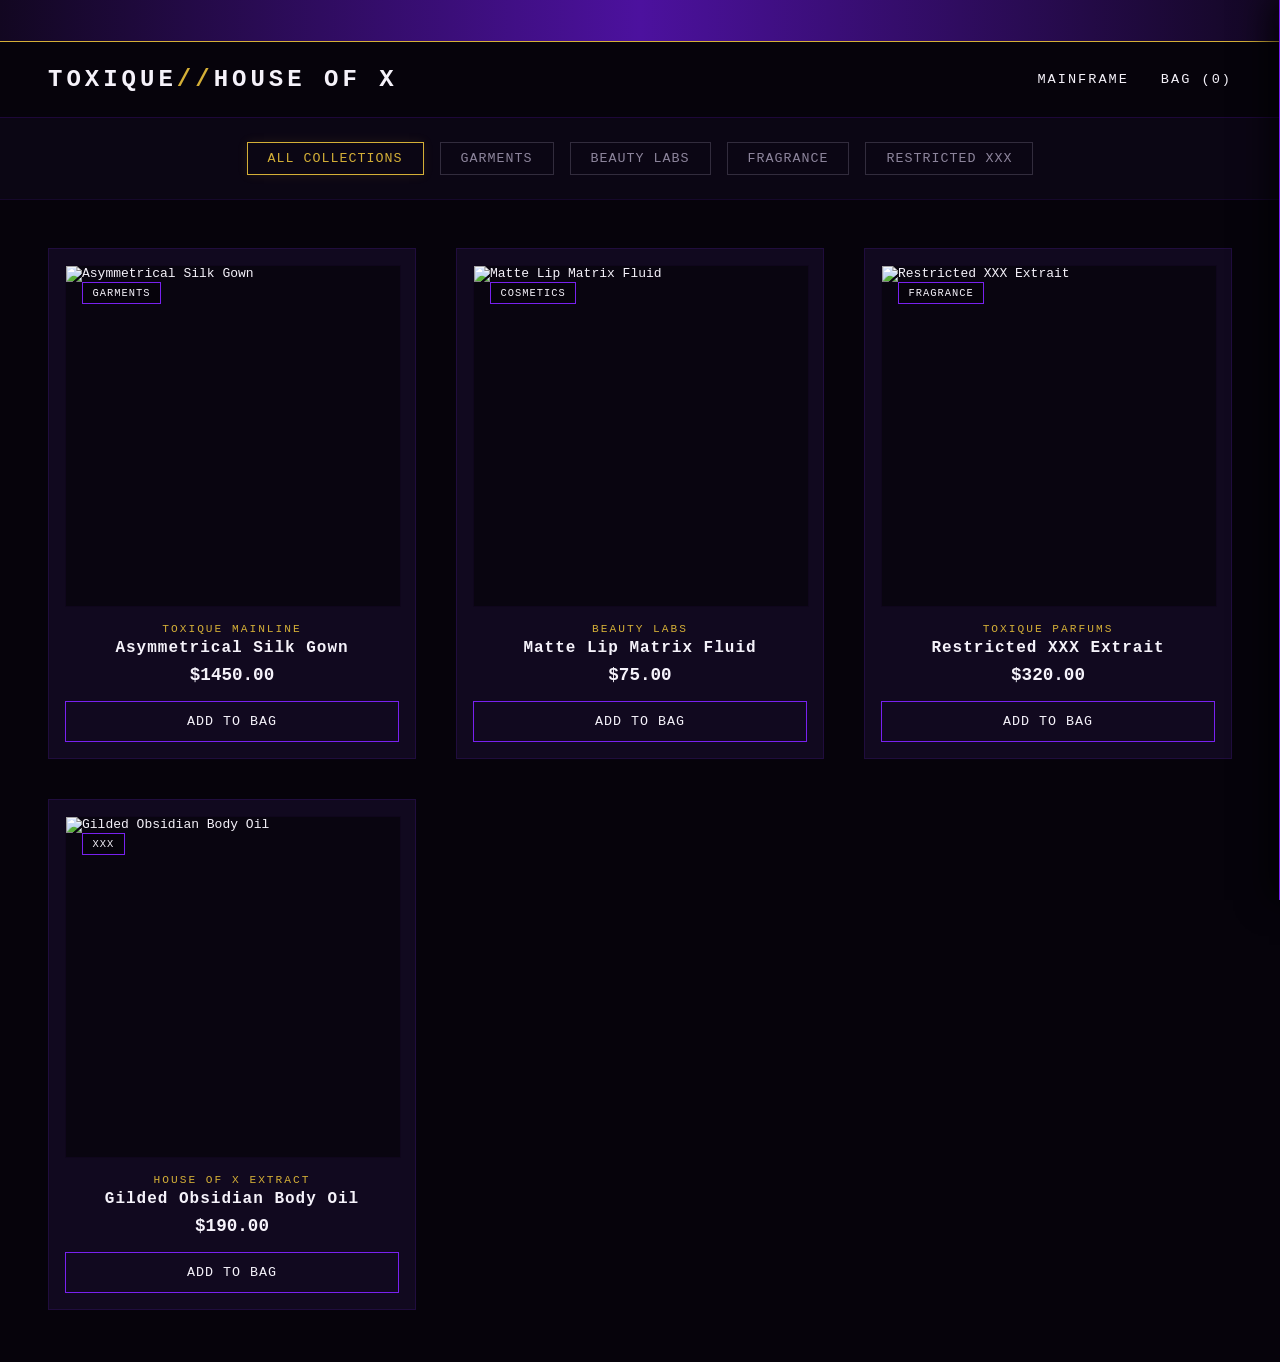
==== commit 57b97ac9: "Deploy master release containing admin lock metrics, secure email gateways, and dynamic high-fashion" ====
--- a/index.html
+++ b/index.html
@@ -3,127 +3,98 @@
 <head>
     <meta charset="UTF-8">
     <meta name="viewport" content="width=device-width, initial-scale=1.0">
-    <title>TOXIQUE // OFFICIAL OPERATING SYSTEM</title>
+    <title>TOXIQUE // MAINLINE STOREFRONT</title>
     <link rel="stylesheet" href="style.css">
 </head>
 <body>
-    <!-- DYNAMIC PROMOTIONAL TIMELINE MATRIX -->
-<div id="dynamicPromoBanner" class="promo-banner" style="display: none;">
-    <span id="promoBannerText">LOAD STATE INITIALIZED...</span>
-</div>
 
-    <!-- LUXURY BRAND HEADER -->
-    <header>
-        <div class="brand-logo">TOXIQUE<span>.</span></div>
-        <div class="header-right">
-            <span class="system-status">COLLECTION READY // BRAND DEPARTMENTS ONLINE</span>
-            <button id="cartToggleBtn" class="cart-trigger">BAG (<span id="cartCount">0</span>)</button>
+    <!-- PATH 3: AUTOMATED BANNER BROADCAST CORE -->
+    <div id="dynamicPromoBanner" style="display: none;">
+        <div id="promoBannerText"></div>
+    </div>
+
+    <!-- MAIN BRAND HEADER -->
+    <header class="main-header">
+        <div class="logo">TOXIQUE<span>//</span>HOUSE OF X</div>
+        <div class="nav-controls">
+            <a href="admin.html" class="nav-link">MAINFRAME</a>
+            <div class="cart-trigger" onclick="toggleCartDrawer()">BAG (<span id="cartCountGlobal">0</span>)</div>
         </div>
     </header>
 
-    <!-- CORE LORE & RITUAL MANIFESTO -->
-    <section class="universe-manifesto">
-        <div class="manifesto-content">
-            <span class="manifesto-tag">// THE MANIFESTO</span>
-            <h1>TOXIQUE IS NOT A BRAND. IT IS A RITUAL.</h1>
-            <p>An ongoing experiment in textile manipulation, avant-garde silhouettes, and curated realities. Welcome to the lab.</p>
+    <!-- PATH 3: CATEGORY NAV ROUTERS -->
+    <nav class="category-nav">
+        <button class="nav-filter active" onclick="filterStorefrontCatalog('all')">ALL COLLECTIONS</button>
+        <button class="nav-filter" onclick="filterStorefrontCatalog('garments')">GARMENTS</button>
+        <button class="nav-filter" onclick="filterStorefrontCatalog('cosmetics')">BEAUTY LABS</button>
+        <button class="nav-filter" onclick="filterStorefrontCatalog('fragrance')">FRAGRANCE</button>
+        <button class="nav-filter" onclick="filterStorefrontCatalog('xxx')">RESTRICTED XXX</button>
+    </nav>
+
+    <!-- PATH 3: MAIN HIGH-FASHION DYNAMIC STAGING GRID -->
+    <main class="storefront-container">
+        <div id="storefrontGrid" class="catalog-grid">
+            <!-- Dynamic product cards render here via script.js -->
         </div>
-    </section>
-
-    <!-- EXCLUSIVE ISOLATED DEPARTMENT FILTERS -->
-    <section class="department-nav">
-        <button class="dept-btn active" id="btn-garments">GARMENTS</button>
-        <button class="dept-btn" id="btn-cosmetics">COSMETICS</button>
-        <button class="dept-btn" id="btn-fragrance">FRAGRANCE</button>
-        <button class="dept-btn x-rated" id="btn-xxx">HOUSE OF X // 18+</button>
-    </section>
-
-    <!-- BRAND CATALOG -->
-    <main class="catalog-container">
-        <div id="productGrid" class="product-grid"></div>
     </main>
 
-    <!-- SLIDE-OUT LUXURY SIDE-CART DRAWER -->
-    <div id="sideCart" class="side-cart">
-        <div class="cart-header">
-            <h3>SELECTED ARTIFACTS</h3>
-            <button id="cartCloseBtn" class="cart-close">&times;</button>
+    <!-- SHOPPING BAG SIDE DRAWER -->
+    <div id="cartDrawer" class="cart-drawer">
+        <div class="drawer-header">
+            <h3>YOUR SELECTIONS</h3>
+            <button class="close-drawer-btn" onclick="toggleCartDrawer()">CLOSE</button>
         </div>
-        
-        <div id="cartItemsContainer" class="cart-items-list">
-            <!-- Items injected via JS appear here -->
+        <div id="drawerCartItems" class="drawer-items-container">
+            <!-- Staged items manifest here dynamically -->
         </div>
+        <div class="drawer-footer">
+            <div class="drawer-subtotal-line">
+                <span>ESTIMATED UNIT TOTAL:</span>
+                <strong id="drawerSubtotalAmount">$0.00</strong>
+            </div>
+            <button id="checkoutBtn" class="checkout-action-btn">COMPILE ACQUISITION INVOICE</button>
+        </div>
+    </div>
+    <div id="drawerOverlay" class="drawer-overlay" onclick="toggleCartDrawer()"></div>
 
-        <div class="cart-footer">
-            <div class="cart-total-row">
-                <span>TOTAL VALUE:</span>
-                <span id="cartSubtotal">$0.00</span>
+    <!-- PATH 2: HIGH-FASHION CUSTOMER INVOICE PROCESSING OVERLAY MODAL -->
+    <div id="invoiceModalOverlay" style="display: none;">
+        <div class="invoice-box-frame">
+            <div class="invoice-header">
+                <h2>ACQUISITION RECORD INVOICE</h2>
+                <div class="invoice-meta-line">DATE STAMP: <span id="invoiceDateStamp">00/00/0000</span></div>
             </div>
-            <button class="checkout-btn" onclick="alert('PORTAL NOTICE: Checkout integration coming soon.')">PROCEED TO SECURE CHECKOUT</button>
+            
+            <div id="invoiceManifestItems" class="invoice-manifest-lines">
+                <!-- Row strings populate here dynamically -->
+            </div>
+
+            <div class="invoice-accounting-ledger">
+                <div class="ledger-row">
+                    <span>UNIT ASSETS SUBTOTAL:</span>
+                    <span id="invoiceSubtotal">$0.00</span>
+                </div>
+                <div class="ledger-row" id="invoiceDiscountRow" style="display: none;">
+                    <span id="invoiceDiscountLabel">CAMPAIGN DEDUCTION:</span>
+                    <span id="invoiceDiscountAmount">-$0.00</span>
+                </div>
+                <div class="ledger-row">
+                    <span>LOGISTICS HANDLING FLAT FEE:</span>
+                    <span id="invoiceShipping">$650</span>
+                </div>
+                <div class="ledger-row total-row">
+                    <span>TOTAL GROSS PAYLOAD:</span>
+                    <span id="invoiceGrandTotal">$0.00</span>
+                </div>
+            </div>
+
+            <div class="invoice-action-footer">
+                <button class="invoice-btn authorize" onclick="executeFinalTransaction()">AUTHORIZE SECURE TRANSACTIONS</button>
+                <button class="invoice-btn cancel" onclick="closeInvoiceStage()">ABORT INVOICE CONNECTION</button>
+            </div>
         </div>
     </div>
 
-    <div id="cartOverlay" class="cart-overlay"></div>
-
-    <!-- THE UNIVERSE ENTRY PORTAL -->
-    <section class="portal-section">
-        <div class="portal-card">
-            <h3>ENTER THE UNIVERSE</h3>
-            <p>Submit your digital coordinates to sync with future supply drops, secret installations, and exclusive mainline capsules.</p>
-            <form id="universeForm" class="portal-form">
-                <input type="email" id="userEmail" placeholder="ENTER EMAIL ADDRESS..." required>
-                <button type="submit">TRANSMIT</button>
-            </form>
-            <div id="portalFeedback" class="feedback-msg"></div>
-        </div>
-    </section>
-
     <script src="script.js"></script>
 </body>
-<!-- HIGH-FASHION CUSTOMER INVOICE STAGING OVERLAY -->
-<div id="invoiceModalOverlay" class="invoice-overlay" style="display: none;">
-    <div class="invoice-vault">
-        <button class="close-invoice-btn" onclick="closeInvoiceStage()">✕ CLOSE</button>
-        <div class="invoice-header">
-            <h2>TOXIQUE<span>.</span></h2>
-            <div>OFFICIAL CUSTOMER INVOICE</div>
-        </div>
-        
-        <div class="invoice-meta-grid">
-            <div>
-                <small>TRANSMISSION CHANNEL</small>
-                <div>SECURE CHECKOUT STAGING</div>
-            </div>
-            <div>
-                <small>DATE GENERATED</small>
-                <div id="invoiceDateStamp">--/--/----</div>
-            </div>
-        </div>
-
-        <div id="invoiceManifestItems" class="invoice-manifest">
-            <!-- Line items written dynamically by JavaScript -->
-        </div>
-
-        <div class="invoice-summary-block">
-            <div class="summary-row">
-                <span>Subtotal Base:</span>
-                <span id="invoiceSubtotal">$0.00</span>
-            </div>
-            <div id="invoiceDiscountRow" class="summary-row promo-highlight" style="display: none;">
-                <span id="invoiceDiscountLabel">Campaign Deduction:</span>
-                <span id="invoiceDiscountAmount">-$0.00</span>
-            </div>
-            <div class="summary-row">
-                <span>Logistics Flat Handling (Weight Scale Assessment):</span>
-                <span id="invoiceShipping">650 Per Lb Flat Base</span>
-            </div>
-            <div class="summary-row total-line">
-                <span>TOTAL ESTIMATED GROSS:</span>
-                <span id="invoiceGrandTotal">$0.00</span>
-            </div>
-        </div>
-
-        <button class="invoice-action-btn" onclick="executeFinalTransaction()">AUTHORIZE DIGITAL SECURE TRANSFER</button>
-    </div>
-</div>
 </html>
--- a/style.css
+++ b/style.css
@@ -1,569 +1,337 @@
-/* TOXIQUE OPERATING SYSTEM // MEDIA ARCHITECTURE & MOTION CONTROL */
+/* ==========================================================================
+   TOXIQUE // CORPORATE CORE DESIGN FRAMEWORK SPECIFICATIONS
+   ========================================================================== */
 :root {
-    --bg-dark: #0a0512;        
-    --surface: #140d24;        
-    --lux-gold: #d4af37;       
-    --royal-purple: #7821ef;   
-    --xxx-pink: #ff1493;       
-    --text-light: #f5f2fa;     
-    --text-muted: #968fa3;     
-}
-
-* {
+    --bg-main: #06030b;
+    --bg-cards: #11091f;
+    --lux-gold: #d4af37;
+    --neon-purple: #7821ef;
+    --text-white: #f5f2fa;
+    --text-muted: #8d859c;
+}
+
+body {
+    background-color: var(--bg-main);
+    color: var(--text-white);
+    font-family: monospace;
     margin: 0;
     padding: 0;
-    box-sizing: border-box;
-    font-family: monospace, sans-serif;
-}
-
-body {
-    background-color: var(--bg-dark);
-    color: var(--text-light);
     overflow-x: hidden;
+}
+
+/* MARQUEE RUNTIME ANIMATIONS */
+#dynamicPromoBanner {
+    background: linear-gradient(90deg, #120721, #4c119e, #120721);
+    border-bottom: 1px solid var(--lux-gold);
+    padding: 0.75rem 0;
+    overflow: hidden;
+    white-space: nowrap;
     position: relative;
 }
-
-/* Luxury Brand Header */
-header {
-    padding: 2rem;
+#promoBannerText {
+    display: inline-block;
+    padding-left: 100%;
+    font-weight: bold;
+    letter-spacing: 2px;
+    font-size: 0.85rem;
+    color: var(--text-white);
+    text-shadow: 0 0 8px rgba(120, 33, 239, 0.8);
+    animation: bannerMarqueeLoop 25s linear infinite;
+}
+@keyframes bannerMarqueeLoop {
+    0% { transform: translate3d(0, 0, 0); }
+    100% { transform: translate3d(-100%, 0, 0); }
+}
+
+/* NAVIGATION HEADER SHEETS */
+.main-header {
     display: flex;
     justify-content: space-between;
     align-items: center;
-    border-bottom: 1px solid rgba(212, 175, 55, 0.15);
-    animation: fadeInDown 1s cubic-bezier(0.16, 1, 0.3, 1) both;
-}
-
-.header-right {
-    display: flex;
+    padding: 1.5rem 3rem;
+    border-bottom: 1px solid rgba(120, 33, 239, 0.2);
+}
+.logo {
+    font-size: 1.5rem;
+    font-weight: bold;
+    letter-spacing: 4px;
+}
+.logo span { color: var(--lux-gold); }
+
+.nav-controls {
+    display: flex;
+    gap: 2rem;
     align-items: center;
-    gap: 2rem;
-}
-
-.brand-logo {
-    font-size: 2rem;
-    font-weight: 900;
-    letter-spacing: 6px;
-    color: var(--text-light);
+}
+.nav-link, .cart-trigger {
+    color: var(--text-white);
+    text-decoration: none;
+    font-size: 0.85rem;
+    letter-spacing: 2px;
+    cursor: pointer;
+    transition: color 0.3s;
+}
+.nav-link:hover, .cart-trigger:hover { color: var(--lux-gold); }
+
+.category-nav {
+    display: flex;
+    justify-content: center;
+    gap: 1rem;
+    padding: 1.5rem;
+    background: #0b0614;
+    border-bottom: 1px solid rgba(120, 33, 239, 0.1);
+}
+.nav-filter {
+    background: transparent;
+    border: 1px solid rgba(141, 133, 156, 0.3);
+    color: var(--text-muted);
+    font-family: monospace;
+    padding: 0.5rem 1.25rem;
+    cursor: pointer;
+    letter-spacing: 1px;
+    transition: all 0.3s;
+}
+.nav-filter.active, .nav-filter:hover {
+    border-color: var(--lux-gold);
+    color: var(--lux-gold);
+    box-shadow: 0 0 10px rgba(212, 175, 55, 0.1);
+}
+
+/* PATH 3: LUXURY PRODUCTION PRODUCT DISPLAY GRID SYSTEM */
+.storefront-container {
+    padding: 3rem;
+    max-width: 1400px;
+    margin: 0 auto;
+}
+.catalog-grid {
+    display: grid;
+    grid-template-columns: repeat(auto-fill, minmax(280px, 1fr));
+    gap: 2.5rem;
+}
+.product-card {
+    background: var(--bg-cards);
+    border: 1px solid rgba(120, 33, 239, 0.15);
+    padding: 1rem;
     position: relative;
-}
-
-.brand-logo span { 
-    color: var(--lux-gold); 
-    animation: pulseGlow 2s infinite ease-in-out;
-}
-
-.system-status {
-    font-size: 0.75rem;
-    color: var(--text-muted);
-    letter-spacing: 2px;
-}
-
-.cart-trigger {
-    background: transparent;
-    border: 1px solid var(--lux-gold);
-    color: var(--lux-gold);
-    padding: 0.5rem 1.2rem;
-    cursor: pointer;
-    font-weight: bold;
-    letter-spacing: 1px;
-    transition: all 0.4s cubic-bezier(0.16, 1, 0.3, 1);
-}
-
-.cart-trigger:hover {
-    background: var(--lux-gold);
-    color: var(--bg-dark);
-    box-shadow: 0 0 15px rgba(212, 175, 55, 0.4);
-    transform: scale(1.02);
-}
-
-/* Core Lore & Ritual Manifesto */
-.universe-manifesto {
-    max-width: 800px;
-    margin: 6rem auto 3rem auto;
-    padding: 0 2rem;
-    text-align: center;
-}
-
-.manifesto-tag {
-    font-size: 0.8rem;
-    color: var(--lux-gold);
-    letter-spacing: 4px;
-    display: block;
-    margin-bottom: 1rem;
-    animation: fadeInUp 1s cubic-bezier(0.16, 1, 0.3, 1) both;
-}
-
-.universe-manifesto h1 {
-    font-size: 2.2rem;
-    letter-spacing: 4px;
-    margin-bottom: 1.5rem;
-    text-transform: uppercase;
-    color: var(--text-light);
-    animation: textGlitchIn 1.2s cubic-bezier(0.16, 1, 0.3, 1) both;
-}
-
-.universe-manifesto p {
-    color: var(--text-muted);
-    font-size: 1.1rem;
-    line-height: 1.6;
-    animation: fadeInUp 1.4s cubic-bezier(0.16, 1, 0.3, 1) both;
-}
-
-/* Department Navigation Bar */
-.department-nav {
-    display: flex;
-    justify-content: center;
-    gap: 1.5rem;
-    margin-bottom: 4rem;
-    padding: 0 2rem;
-    flex-wrap: wrap;
-    animation: fadeInUp 1.5s cubic-bezier(0.16, 1, 0.3, 1) both;
-}
-
-.dept-btn {
-    background: transparent;
-    border: 1px solid rgba(150, 143, 163, 0.2);
-    color: var(--text-muted);
-    padding: 0.8rem 1.5rem;
-    cursor: pointer;
-    font-family: monospace;
-    font-weight: bold;
-    letter-spacing: 2px;
-    position: relative;
-    overflow: hidden;
-    transition: all 0.4s cubic-bezier(0.16, 1, 0.3, 1);
-}
-
-.dept-btn:hover, .dept-btn.active {
-    color: var(--text-light);
-    border-color: var(--royal-purple);
-    background: rgba(120, 33, 239, 0.1);
-    box-shadow: 0 0 15px rgba(120, 33, 239, 0.2);
-}
-
-.dept-btn.x-rated:hover, .dept-btn.x-rated.active {
-    color: #fff;
-    border-color: var(--xxx-pink);
-    background: rgba(255, 20, 147, 0.1);
-    text-shadow: 0 0 8px var(--xxx-pink);
-    box-shadow: 0 0 20px rgba(255, 20, 147, 0.25);
-}
-
-/* Catalog Grid Layout */
-.catalog-container {
-    max-width: 1200px;
-    margin: 0 auto 4rem auto;
-    padding: 0 2rem;
-}
-
-.product-grid {
-    display: grid;
-    grid-template-columns: repeat(auto-fit, minmax(300px, 1fr));
-    gap: 2.5rem;
-}
-
-/* Dynamic Animated Lookbook Card */
-.product-card {
-    background: var(--surface);
-    border: 1px solid rgba(120, 33, 239, 0.15);
-    border-radius: 4px;
-    overflow: hidden;
-    display: flex;
-    flex-direction: column;
-    justify-content: space-between;
-    opacity: 0; 
-    transform: translateY(20px);
-    transition: transform 0.5s cubic-bezier(0.16, 1, 0.3, 1), 
-                border-color 0.5s cubic-bezier(0.16, 1, 0.3, 1), 
-                box-shadow 0.5s cubic-bezier(0.16, 1, 0.3, 1);
-}
-
-.product-card.reveal-node {
-    opacity: 1;
-    transform: translateY(0);
-}
-
+    transition: transform 0.4s cubic-bezier(0.16, 1, 0.3, 1), border-color 0.4s;
+}
 .product-card:hover {
-    transform: translateY(-8px);
+    transform: translateY(-5px);
     border-color: var(--lux-gold);
-    box-shadow: 0 10px 25px rgba(212, 175, 55, 0.08);
-}
-
-.product-card.xxx-item {
-    border-color: rgba(255, 20, 147, 0.15);
-}
-.product-card.xxx-item:hover {
-    border-color: var(--xxx-pink);
-    box-shadow: 0 10px 25px rgba(255, 20, 147, 0.12);
-}
-
-/* --- HIGH END CAMPAIGN MEDIA CONTAINER FRAME --- */
-.media-container {
-    width: 100%;
-    height: 420px; /* High-fashion aspect crop frame */
+}
+.card-image-box {
+    width: 100%;
+    height: 340px;
+    background: #090510;
     overflow: hidden;
     position: relative;
-    background: #0f0b18;
-}
-
-.editorial-asset {
+    border: 1px solid rgba(120, 33, 239, 0.05);
+}
+.card-image-box img {
     width: 100%;
     height: 100%;
-    object-fit: cover; /* Protect structural shape aspect scale */
-    filter: grayscale(35%) brightness(85%); /* Gothic editorial grading */
-    transition: transform 0.7s cubic-bezier(0.16, 1, 0.3, 1), filter 0.7s cubic-bezier(0.16, 1, 0.3, 1);
-}
-
-/* Shadow drop veil overlay */
-.media-overlay {
+    object-fit: cover;
+    transition: transform 0.6s ease;
+}
+.product-card:hover .card-image-box img {
+    transform: scale(1.05);
+}
+.card-category-label {
     position: absolute;
-    top: 0;
-    left: 0;
-    width: 100%;
-    height: 100%;
-    background: linear-gradient(to bottom, rgba(10, 5, 18, 0) 60%, rgba(20, 13, 36, 0.95));
-    pointer-events: none;
-}
-
-/* Scanning radar overlay mapped on imagery */
-.media-container::after {
-    content: '';
-    position: absolute;
-    top: -100%;
-    left: 0;
-    width: 100%;
-    height: 40px;
-    background: linear-gradient(to bottom, transparent, rgba(120, 33, 239, 0.25), transparent);
-    animation: activeRadarScan 5s linear infinite;
-    pointer-events: none;
-}
-
-.xxx-item .media-container::after {
-    background: linear-gradient(to bottom, transparent, rgba(255, 20, 147, 0.2), transparent);
-}
-
-/* Hover Zoom Actions */
-.product-card:hover .editorial-asset {
-    transform: scale(1.06);
-    filter: grayscale(0%) brightness(100%); /* Clear the tint on engagement */
-}
-
+    top: 1rem; left: 1rem;
+    background: rgba(6, 3, 11, 0.85);
+    border: 1px solid var(--neon-purple);
+    color: var(--text-white);
+    padding: 0.25rem 0.6rem;
+    font-size: 0.65rem;
+    letter-spacing: 1px;
+    text-transform: uppercase;
+}
 .card-details {
+    padding-top: 1rem;
+    text-align: center;
+}
+.card-brand-tag {
+    color: var(--lux-gold);
+    font-size: 0.7rem;
+    letter-spacing: 2px;
+    text-transform: uppercase;
+    margin-bottom: 0.25rem;
+}
+.card-title {
+    font-size: 1rem;
+    letter-spacing: 1px;
+    margin: 0.25rem 0 0.5rem 0;
+    color: var(--text-white);
+}
+.card-price {
+    font-size: 1.1rem;
+    font-weight: bold;
+    color: var(--text-white);
+    margin-bottom: 1rem;
+}
+.add-to-bag-btn {
+    width: 100%;
+    background: transparent;
+    border: 1px solid var(--neon-purple);
+    color: var(--text-white);
+    font-family: monospace;
+    padding: 0.75rem 0;
+    cursor: pointer;
+    letter-spacing: 1px;
+    transition: all 0.3s;
+}
+.add-to-bag-btn:hover {
+    background: var(--neon-purple);
+    box-shadow: 0 0 15px rgba(120, 33, 239, 0.4);
+}
+
+/* SHOPPING BAG DRAWER WORKSPACE */
+.cart-drawer {
+    position: fixed;
+    top: 0; right: -400px; width: 400px; height: 100%;
+    background: #0d0717;
+    border-left: 1px solid var(--neon-purple);
+    z-index: 10000;
+    transition: right 0.4s cubic-bezier(0.16, 1, 0.3, 1);
+    box-shadow: -10px 0 30px rgba(0,0,0,0.7);
+    display: flex;
+    flex-direction: column;
+}
+.cart-drawer.active { right: 0; }
+.drawer-header {
     padding: 1.5rem;
-    flex-grow: 1;
-    display: flex;
-    flex-direction: column;
-    justify-content: space-between;
-}
-
-.vendor-tag {
-    font-size: 0.75rem;
-    text-transform: uppercase;
-    letter-spacing: 2px;
-    color: var(--royal-purple);
-    font-weight: 700;
-    margin-bottom: 0.5rem;
-    display: block;
-}
-
-.xxx-item .vendor-tag { color: var(--xxx-pink); }
-.product-title { font-size: 1.1rem; letter-spacing: 1px; margin-bottom: 0.5rem; }
-.product-price { color: var(--lux-gold); font-weight: 600; margin-bottom: 1rem; }
-
-.add-to-cart-btn {
-    width: 100%;
-    background: rgba(120, 33, 239, 0.08);
-    border: 1px solid var(--royal-purple);
-    color: var(--text-light);
-    padding: 0.8rem;
-    cursor: pointer;
-    font-family: monospace;
-    letter-spacing: 1px;
-    font-weight: bold;
-    transition: all 0.3s cubic-bezier(0.16, 1, 0.3, 1);
-}
-
-.add-to-cart-btn:hover {
-    background: var(--royal-purple);
-    box-shadow: 0 0 15px var(--royal-purple);
-    color: #fff;
-}
-
-.xxx-item .add-to-cart-btn { border-color: var(--xxx-pink); background: rgba(255, 20, 147, 0.05); }
-.xxx-item .add-to-cart-btn:hover { background: var(--xxx-pink); box-shadow: 0 0 15px var(--xxx-pink); }
-
-/* Slide-out Side-Cart Drawer Engine */
-.side-cart {
-    position: fixed;
-    top: 0;
-    right: -460px; 
-    width: 450px;
-    height: 100%;
-    background: var(--surface);
-    border-left: 1px solid var(--lux-gold);
-    box-shadow: -15px 0 40px rgba(0, 0, 0, 0.8);
-    z-index: 1000;
-    display: flex;
-    flex-direction: column;
-    transition: right 0.5s cubic-bezier(0.16, 1, 0.3, 1);
-}
-
-.side-cart.active { right: 0; }
-
-.cart-header {
-    padding: 2rem;
-    border-bottom: 1px solid rgba(212, 175, 55, 0.15);
+    border-bottom: 1px solid rgba(120, 33, 239, 0.2);
     display: flex;
     justify-content: space-between;
     align-items: center;
 }
-
-.cart-header h3 { letter-spacing: 2px; color: var(--lux-gold); }
-.cart-close { background: transparent; border: none; color: var(--text-light); font-size: 2rem; cursor: pointer; }
-
-.cart-items-list {
-    flex-grow: 1;
-    padding: 2rem;
+.close-drawer-btn {
+    background: transparent; border: none; color: var(--text-muted); font-family: monospace; cursor: pointer;
+}
+.drawer-items-container {
+    flex: 1; padding: 1.5rem; overflow-y: auto;
+}
+.drawer-item-row {
+    display: flex; justify-content: space-between; align-items: center; padding-bottom: 1rem; margin-bottom: 1rem; border-bottom: 1px solid rgba(141,133,156,0.1);
+}
+.drawer-footer {
+    padding: 1.5rem; background: #08040f; border-top: 1px solid rgba(120, 33, 239, 0.2);
+}
+.drawer-subtotal-line {
+    display: flex; justify-content: space-between; margin-bottom: 1rem; font-size: 0.9rem;
+}
+.drawer-subtotal-line strong { color: var(--lux-gold); }
+.checkout-action-btn {
+    width: 100%; background: var(--lux-gold); color: #000; border: none; padding: 1rem 0; font-family: monospace; font-weight: bold; letter-spacing: 2px; cursor: pointer; transition: opacity 0.3s;
+}
+.checkout-action-btn:hover { opacity: 0.9; }
+.drawer-overlay {
+    position: fixed; top: 0; left: 0; width: 100%; height: 100%; background: rgba(0,0,0,0.6); z-index: 9999; display: none; backdrop-filter: blur(4px);
+}
+.drawer-overlay.active { display: block; }
+
+/* PATH 2: HIGH-FASHION MODAL ACQUISITION INVOICE DESIGN SHEETS */
+#invoiceModalOverlay {
+    position: fixed;
+    top: 0; left: 0; width: 100%; height: 100%;
+    background: rgba(6, 3, 11, 0.9);
+    z-index: 20000;
+    display: flex;
+    justify-content: center;
+    align-items: center;
+    padding: 1.5rem;
+    box-sizing: border-box;
+    backdrop-filter: blur(8px);
+}
+.invoice-box-frame {
+    background: var(--bg-cards);
+    border: 1px solid var(--lux-gold);
+    box-shadow: 0 0 50px rgba(212, 175, 55, 0.15);
+    width: 100%;
+    max-width: 550px;
+    padding: 2.5rem;
+    box-sizing: border-box;
+    font-family: monospace;
+}
+.invoice-header {
+    border-bottom: 1px solid rgba(212, 175, 55, 0.3);
+    padding-bottom: 1rem;
+    margin-bottom: 1.5rem;
+}
+.invoice-header h2 {
+    margin: 0; font-size: 1.3rem; letter-spacing: 2px; color: var(--text-white);
+}
+.invoice-meta-line {
+    font-size: 0.75rem; color: var(--text-muted); margin-top: 0.5rem; letter-spacing: 1px;
+}
+.invoice-manifest-lines {
+    max-height: 200px;
     overflow-y: auto;
+    margin-bottom: 1.5rem;
+    border-bottom: 1px solid rgba(141, 133, 156, 0.1);
+    padding-bottom: 1rem;
+}
+.invoice-line-item {
+    display: flex;
+    justify-content: space-between;
+    font-size: 0.85rem;
+    margin-bottom: 0.75rem;
+    letter-spacing: 1px;
+}
+.invoice-accounting-ledger {
+    background: #0a0512;
+    padding: 1.25rem;
+    border: 1px solid rgba(120, 33, 239, 0.2);
+    margin-bottom: 2rem;
+}
+.ledger-row {
+    display: flex;
+    justify-content: space-between;
+    font-size: 0.85rem;
+    margin-bottom: 0.6rem;
+    color: var(--text-muted);
+}
+.ledger-row.total-row {
+    margin-top: 0.75rem;
+    padding-top: 0.75rem;
+    border-top: 1px dashed rgba(212, 175, 55, 0.4);
+    color: var(--text-white);
+    font-weight: bold;
+    font-size: 1.05rem;
+}
+.ledger-row.total-row span:last-child {
+    color: var(--lux-gold);
+}
+.invoice-action-footer {
     display: flex;
     flex-direction: column;
-    gap: 1.5rem;
-}
-
-.cart-item-node {
-    display: flex;
-    justify-content: space-between;
-    align-items: center;
-    padding-bottom: 1rem;
-    border-bottom: 1px solid rgba(150, 143, 163, 0.15);
-    animation: fadeInUp 0.4s ease both;
-}
-
-.cart-item-info h4 { font-size: 0.95rem; letter-spacing: 1px; margin-bottom: 0.25rem; }
-.cart-item-info span { font-size: 0.8rem; color: var(--lux-gold); }
-.remove-item-btn { background: transparent; border: none; color: #ff4a4a; cursor: pointer; font-family: monospace; font-size: 0.8rem; }
-
-.cart-footer { padding: 2rem; border-top: 1px solid rgba(212, 175, 55, 0.15); background: rgba(10, 5, 18, 0.6); }
-.cart-total-row { display: flex; justify-content: space-between; font-weight: bold; letter-spacing: 2px; margin-bottom: 1.5rem; }
-.cart-total-row #cartSubtotal { color: var(--lux-gold); }
-
-.checkout-btn {
-    width: 100%;
-    background: var(--royal-purple);
-    color: var(--text-light);
-    border: 1px solid var(--lux-gold);
+    gap: 0.75rem;
+}
+.invoice-btn {
+    width: 100%;
     padding: 1rem;
+    font-family: monospace;
     font-weight: bold;
     letter-spacing: 2px;
     cursor: pointer;
-    transition: all 0.4s cubic-bezier(0.16, 1, 0.3, 1);
-}
-
-.checkout-btn:hover { background: var(--lux-gold); color: var(--bg-dark); box-shadow: 0 0 15px rgba(212, 175, 55, 0.4); }
-
-.cart-overlay {
-    position: fixed;
-    top: 0;
-    left: 0;
-    width: 100vw;
-    height: 100vh;
-    background: rgba(0, 0, 0, 0.75);
-    z-index: 999;
-    opacity: 0;
-    pointer-events: none;
-    backdrop-filter: blur(4px);
-    transition: opacity 0.4s ease;
-}
-
-.cart-overlay.active { opacity: 1; pointer-events: auto; }
-
-/* Newsletter Portal Card */
-.portal-section { max-width: 600px; margin: 8rem auto; padding: 0 2rem; }
-.portal-card { background: var(--surface); border: 1px solid var(--lux-gold); padding: 3rem; text-align: center; box-shadow: 0 0 25px rgba(120, 33, 239, 0.1); }
-.portal-card h3 { letter-spacing: 4px; margin-bottom: 1rem; color: var(--lux-gold); }
-.portal-card p { color: var(--text-muted); font-size: 0.9rem; margin-bottom: 2rem; line-height: 1.5; }
-.portal-form { display: flex; gap: 1rem; }
-.portal-form input { flex: 1; background: rgba(10, 5, 18, 0.5); border: 1px solid rgba(120, 33, 239, 0.4); padding: 1rem; color: var(--text-light); font-family: monospace; transition: border-color 0.3s; }
-.portal-form input:focus { outline: none; border-color: var(--lux-gold); }
-.portal-form button { background: var(--royal-purple); color: var(--text-light); border: none; padding: 0 2rem; font-weight: bold; letter-spacing: 2px; cursor: pointer; transition: all 0.3s; }
-.portal-form button:hover { background: var(--lux-gold); color: var(--bg-dark); }
-.feedback-msg { margin-top: 1rem; font-size: 0.8rem; color: var(--lux-gold); letter-spacing: 1px; }
-
-/* ==========================================
-   ANIMATION KEYFRAMES
-   ========================================== */
-@keyframes fadeInDown {
-    from { opacity: 0; transform: translateY(-15px); }
-    to { opacity: 1; transform: translateY(0); }
-}
-
-@keyframes fadeInUp {
-    from { opacity: 0; transform: translateY(20px); }
-    to { opacity: 1; transform: translateY(0); }
-}
-
-@keyframes pulseGlow {
-    0%, 100% { text-shadow: 0 0 5px var(--lux-gold); opacity: 0.9; }
-    50% { text-shadow: 0 0 15px var(--lux-gold), 0 0 25px var(--lux-gold); opacity: 1; }
-}
-
-@keyframes textGlitchIn {
-    0% { opacity: 0; letter-spacing: 12px; filter: blur(4px); }
-    100% { opacity: 1; letter-spacing: 4px; filter: blur(0); }
-}
-
-@keyframes activeRadarScan {
-    0% { top: -100%; }
-    50%, 100% { top: 150%; }
-}
-
-/* ==========================================================================
-   TOXIQUE ADVANCED UI UPGRADES: PROMO BANNER & INVOICE MODAL
-   ========================================================================== */
-
-/* 1. Dynamic Promo Banner Styles */
-.promo-banner {
-    background: linear-gradient(90deg, #7821ef, #0a0512, #d4af37);
-    background-size: 200% auto;
-    color: #f5f2fa;
-    text-align: center;
-    padding: 0.75rem 1rem;
-    font-family: monospace;
-    font-size: 0.85rem;
-    font-weight: bold;
-    letter-spacing: 2px;
-    text-transform: uppercase;
-    border-bottom: 1px solid #d4af37;
-    animation: luxuryGlowShimmer 4s linear infinite;
-}
-
-@keyframes luxuryGlowShimmer {
-    0% { background-position: 0% 50%; }
-    50% { background-position: 100% 50%; }
-    100% { background-position: 0% 50%; }
-}
-
-/* 2. Invoice Overlay & Modal Structure */
-.invoice-overlay {
-    position: fixed;
-    top: 0; left: 0; width: 100%; height: 100%;
-    background: rgba(10, 5, 18, 0.95);
-    backdrop-filter: blur(8px);
-    z-index: 9999;
-    display: flex;
-    justify-content: center;
-    align-items: center;
-    padding: 1rem;
-    box-sizing: border-box;
-}
-
-.invoice-vault {
-    background: #140d24;
-    border: 1px solid #7821ef;
-    box-shadow: 0 0 30px rgba(120, 33, 239, 0.3), inset 0 0 15px rgba(212, 175, 55, 0.05);
-    width: 100%;
-    max-width: 550px;
-    padding: 2.5rem;
-    position: relative;
-    font-family: monospace;
-    color: #f5f2fa;
-    box-sizing: border-box;
-}
-
-.close-invoice-btn {
-    position: absolute;
-    top: 1rem; right: 1rem;
     background: transparent;
-    border: 1px solid #968fa3;
-    color: #968fa3;
-    padding: 0.35rem 0.7rem;
-    cursor: pointer;
-    font-family: monospace;
-    font-size: 0.75rem;
     transition: all 0.3s;
 }
-.close-invoice-btn:hover {
-    color: #d4af37;
-    border-color: #d4af37;
-}
-
-.invoice-header {
-    border-bottom: 1px solid #d4af37;
-    padding-bottom: 1rem;
-    margin-bottom: 1.5rem;
-    display: flex;
-    justify-content: space-between;
-    align-items: flex-end;
-}
-.invoice-header h2 {
-    margin: 0; font-size: 1.75rem; letter-spacing: 3px; color: #f5f2fa;
-}
-.invoice-header h2 span { color: #d4af37; }
-.invoice-header div { font-size: 0.8rem; color: #968fa3; letter-spacing: 1px; }
-
-.invoice-meta-grid {
-    display: grid;
-    grid-template-columns: 1fr 1fr;
-    gap: 1rem;
-    background: #0d071a;
-    padding: 1rem;
-    border-left: 2px solid #7821ef;
-    margin-bottom: 1.5rem;
-}
-.invoice-meta-grid small { display: block; color: #968fa3; font-size: 0.65rem; letter-spacing: 1px; margin-bottom: 0.25rem; }
-.invoice-meta-grid div { font-size: 0.85rem; }
-
-.invoice-manifest {
-    max-height: 160px;
-    overflow-y: auto;
-    margin-bottom: 1.5rem;
-    border-bottom: 1px solid rgba(120, 33, 239, 0.3);
-}
-.invoice-line-item {
-    display: flex;
-    justify-content: space-between;
-    padding: 0.65rem 0;
-    font-size: 0.85rem;
-    border-bottom: 1px dashed rgba(150, 143, 163, 0.1);
-}
-
-.invoice-summary-block {
-    background: #0d071a;
-    padding: 1.25rem;
-    border: 1px solid rgba(120, 33, 239, 0.3);
-    margin-bottom: 2rem;
-}
-.summary-row {
-    display: flex;
-    justify-content: space-between;
-    font-size: 0.85rem;
-    margin-bottom: 0.5rem;
-    color: #968fa3;
-}
-.summary-row.promo-highlight { color: #d4af37; font-weight: bold; }
-.summary-row.total-line {
-    margin-top: 0.75rem;
-    padding-top: 0.75rem;
-    border-top: 1px solid #d4af37;
-    color: #f5f2fa;
-    font-size: 1.05rem;
-    font-weight: bold;
-}
-
-.invoice-action-btn {
-    width: 100%;
-    background: #7821ef;
-    color: #f5f2fa;
-    border: 1px solid #d4af37;
-    padding: 1.1rem;
-    font-family: monospace;
-    font-weight: bold;
-    font-size: 0.9rem;
-    letter-spacing: 2px;
-    cursor: pointer;
-    transition: all 0.3s;
-}
-.invoice-action-btn:hover {
-    background: #8b3eff;
-    box-shadow: 0 0 20px rgba(120, 33, 239, 0.6);
+.invoice-btn.authorize {
+    background: var(--neon-purple);
+    border: 1px solid var(--lux-gold);
+    color: var(--text-white);
+}
+.invoice-btn.authorize:hover {
+    box-shadow: 0 0 15px rgba(120, 33, 239, 0.6);
+}
+.invoice-btn.cancel {
+    border: 1px solid rgba(141, 133, 156, 0.3);
+    color: var(--text-muted);
+    font-size: 0.8rem;
+}
+.invoice-btn.cancel:hover {
+    color: var(--text-white);
+    border-color: var(--text-white);
 }
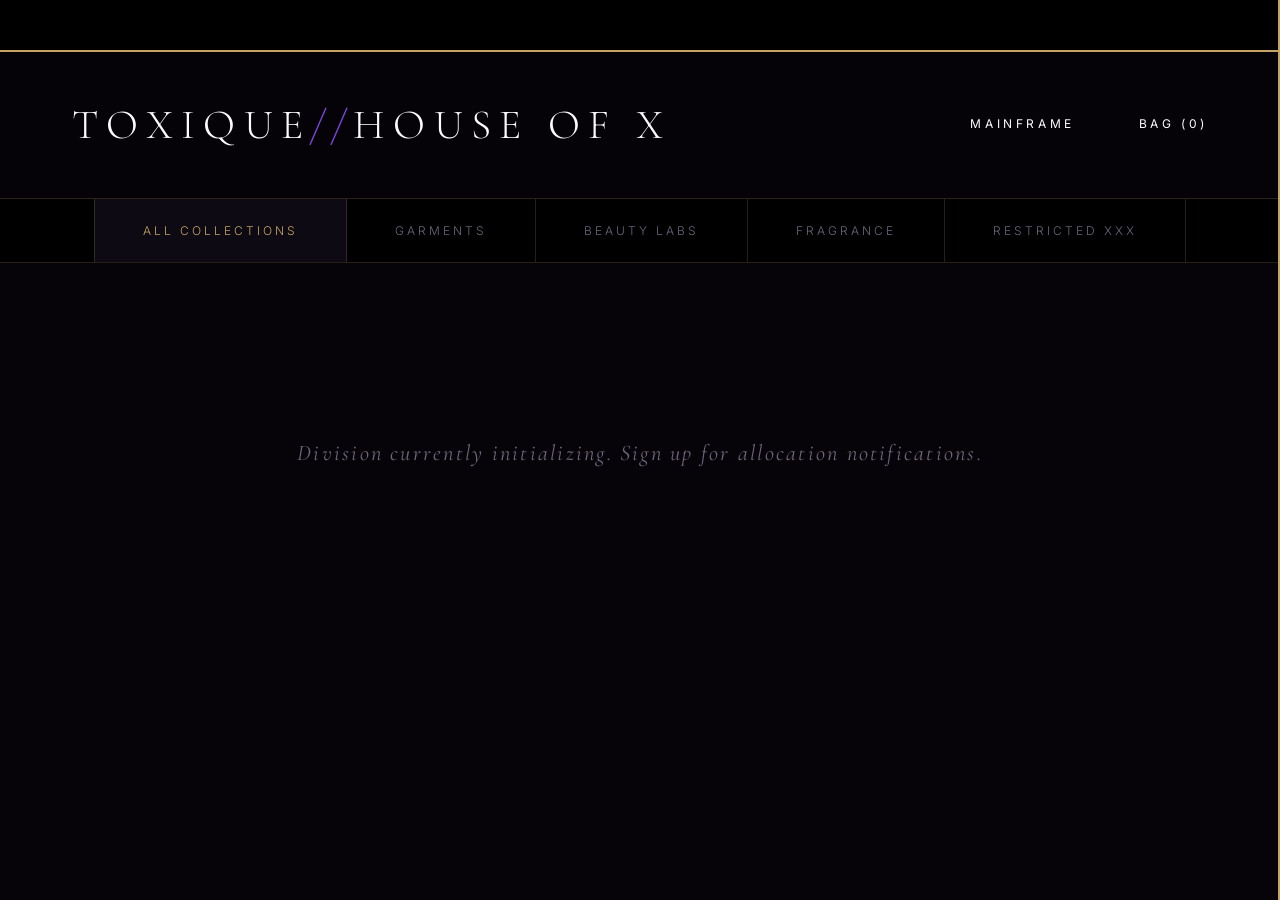
==== commit 900feb49: "feat: link dynamicPromoBanner to executive admin panel workspace control" ====
--- a/index.html
+++ b/index.html
@@ -8,8 +8,8 @@
 </head>
 <body>
 
-    <!-- PATH 3: AUTOMATED BANNER BROADCAST CORE -->
-    <div id="dynamicPromoBanner" style="display: none;">
+    <!-- PATH 3: AUTOMATED BANNER BROADCAST CORE (Wired up cleanly) -->
+    <div id="dynamicPromoBanner" class="global-broadcast-banner" style="display: none;">
         <div id="promoBannerText"></div>
     </div>
 
--- a/style.css
+++ b/style.css
@@ -1,41 +1,45 @@
 /* ==========================================================================
-   TOXIQUE // CORPORATE CORE DESIGN FRAMEWORK SPECIFICATIONS
+   TOXIQUE // HOUSE OF X EXECUTIVE VISUAL FRAMEWORK (GRAPHICS & INTERACTIVE EXPANSION)
    ========================================================================== */
+@import url('https://fonts.googleapis.com/css2?family=Cormorant+Garamond:ital,wght@0,300;0,400;1,300&family=Inter:wght@200;300;400;600&display=swap');
+
 :root {
-    --bg-main: #06030b;
-    --bg-cards: #11091f;
-    --lux-gold: #d4af37;
-    --neon-purple: #7821ef;
-    --text-white: #f5f2fa;
-    --text-muted: #8d859c;
+    --bg-main: #060408;              /* Ultra-deep matte charcoal-black */
+    --bg-surface: #0e0a14;           /* High-contrast dark amethyst surface block */
+    --lux-gold: #c3a463;             /* Polished brass gold accent */
+    --neon-purple: #8146e2;          /* Vivid ultraviolet glow line */
+    --text-white: #fcfbfe;           /* Pure paper white text */
+    --text-muted: #6e647c;           /* Deep ash grey metadata text */
+    --grid-line: rgba(195, 164, 99, 0.2); /* Sharpened brass structural borders */
 }
 
 body {
     background-color: var(--bg-main);
     color: var(--text-white);
-    font-family: monospace;
-    margin: 0;
-    padding: 0;
+    font-family: 'Inter', sans-serif;
+    margin: 0; padding: 0;
     overflow-x: hidden;
-}
-
-/* MARQUEE RUNTIME ANIMATIONS */
+    -webkit-font-smoothing: antialiased;
+}
+
+/* PATH 3: BRUTALIST TICKER BROADCAST BANNER */
 #dynamicPromoBanner {
-    background: linear-gradient(90deg, #120721, #4c119e, #120721);
-    border-bottom: 1px solid var(--lux-gold);
-    padding: 0.75rem 0;
+    background: #000000;
+    border-bottom: 2px solid var(--lux-gold);
+    padding: 1.1rem 0;
     overflow: hidden;
     white-space: nowrap;
-    position: relative;
 }
 #promoBannerText {
     display: inline-block;
     padding-left: 100%;
-    font-weight: bold;
-    letter-spacing: 2px;
-    font-size: 0.85rem;
-    color: var(--text-white);
-    text-shadow: 0 0 8px rgba(120, 33, 239, 0.8);
+    font-family: 'Inter', sans-serif;
+    font-weight: 400;
+    text-transform: uppercase;
+    letter-spacing: 0.4em;
+    font-size: 0.75rem;
+    color: var(--text-white);
+    text-shadow: 0 0 8px rgba(255, 255, 255, 0.2);
     animation: bannerMarqueeLoop 25s linear infinite;
 }
 @keyframes bannerMarqueeLoop {
@@ -43,295 +47,250 @@
     100% { transform: translate3d(-100%, 0, 0); }
 }
 
-/* NAVIGATION HEADER SHEETS */
+/* ASYMMETRICAL EDITORIAL NAVIGATION HEADER */
 .main-header {
     display: flex;
     justify-content: space-between;
     align-items: center;
-    padding: 1.5rem 3rem;
-    border-bottom: 1px solid rgba(120, 33, 239, 0.2);
+    padding: 3rem 4.5rem;
+    border-bottom: 1px solid var(--grid-line);
+    background: rgba(6, 4, 8, 0.9);
+    backdrop-filter: blur(25px);
+    position: sticky; top: 0; z-index: 999;
 }
 .logo {
-    font-size: 1.5rem;
-    font-weight: bold;
-    letter-spacing: 4px;
-}
-.logo span { color: var(--lux-gold); }
-
-.nav-controls {
-    display: flex;
-    gap: 2rem;
-    align-items: center;
-}
+    font-family: 'Cormorant Garamond', serif;
+    font-size: 2.6rem;
+    font-weight: 300;
+    letter-spacing: 0.2em;
+    text-transform: uppercase;
+}
+.logo span { 
+    color: var(--neon-purple); 
+    font-style: italic;
+    font-family: 'Cormorant Garamond', serif;
+    font-weight: 300;
+}
+
+.nav-controls { display: flex; gap: 4rem; align-items: center; }
 .nav-link, .cart-trigger {
     color: var(--text-white);
     text-decoration: none;
-    font-size: 0.85rem;
-    letter-spacing: 2px;
+    font-size: 0.75rem;
+    font-weight: 400;
+    text-transform: uppercase;
+    letter-spacing: 0.3em;
     cursor: pointer;
+    position: relative;
+    padding-bottom: 0.25rem;
     transition: color 0.3s;
 }
+.nav-link::after, .cart-trigger::after {
+    content: ''; position: absolute; bottom: 0; left: 0; width: 0; height: 1px;
+    background-color: var(--lux-gold); transition: width 0.3s ease;
+}
+.nav-link:hover::after, .cart-trigger:hover::after { width: 100%; }
 .nav-link:hover, .cart-trigger:hover { color: var(--lux-gold); }
 
+/* CATEGORY BAR WITH SEPARATORS */
 .category-nav {
     display: flex;
     justify-content: center;
-    gap: 1rem;
-    padding: 1.5rem;
-    background: #0b0614;
-    border-bottom: 1px solid rgba(120, 33, 239, 0.1);
+    gap: 0;
+    padding: 0;
+    border-bottom: 1px solid var(--grid-line);
+    background: #000;
 }
 .nav-filter {
-    background: transparent;
-    border: 1px solid rgba(141, 133, 156, 0.3);
+    background: transparent; border: none;
     color: var(--text-muted);
-    font-family: monospace;
-    padding: 0.5rem 1.25rem;
+    font-family: 'Inter', sans-serif;
+    font-weight: 300; font-size: 0.75rem;
+    text-transform: uppercase;
+    padding: 1.5rem 3rem;
     cursor: pointer;
-    letter-spacing: 1px;
-    transition: all 0.3s;
-}
+    letter-spacing: 0.25em;
+    border-right: 1px solid var(--grid-line);
+    transition: all 0.4s ease;
+}
+.nav-filter:first-child { border-left: 1px solid var(--grid-line); }
 .nav-filter.active, .nav-filter:hover {
-    border-color: var(--lux-gold);
     color: var(--lux-gold);
-    box-shadow: 0 0 10px rgba(212, 175, 55, 0.1);
-}
-
-/* PATH 3: LUXURY PRODUCTION PRODUCT DISPLAY GRID SYSTEM */
+    background: var(--bg-surface);
+}
+
+/* PATH 3: REFINED BRUTALIST PRODUCT SHOWROOM CARDS */
 .storefront-container {
-    padding: 3rem;
-    max-width: 1400px;
+    padding: 5rem 4.5rem;
+    max-width: 1600px;
     margin: 0 auto;
 }
 .catalog-grid {
     display: grid;
-    grid-template-columns: repeat(auto-fill, minmax(280px, 1fr));
-    gap: 2.5rem;
+    grid-template-columns: repeat(auto-fill, minmax(340px, 1fr));
+    gap: 5rem 3.5rem;
 }
 .product-card {
-    background: var(--bg-cards);
-    border: 1px solid rgba(120, 33, 239, 0.15);
-    padding: 1rem;
+    background: var(--bg-surface);
+    border: 1px solid var(--grid-line);
+    padding: 0;
     position: relative;
-    transition: transform 0.4s cubic-bezier(0.16, 1, 0.3, 1), border-color 0.4s;
+    display: flex;
+    flex-direction: column;
+    box-shadow: 0 15px 40px rgba(0,0,0,0.4);
+    transition: transform 0.4s cubic-bezier(0.16, 1, 0.3, 1), border-color 0.4s ease;
 }
 .product-card:hover {
-    transform: translateY(-5px);
+    transform: translateY(-8px);
     border-color: var(--lux-gold);
 }
 .card-image-box {
-    width: 100%;
-    height: 340px;
-    background: #090510;
+    width: 100%; height: 500px;
+    background: #000;
     overflow: hidden;
     position: relative;
-    border: 1px solid rgba(120, 33, 239, 0.05);
+    border-bottom: 1px solid var(--grid-line);
 }
 .card-image-box img {
-    width: 100%;
-    height: 100%;
+    width: 100%; height: 100%;
     object-fit: cover;
-    transition: transform 0.6s ease;
+    filter: grayscale(45%) brightness(90%);
+    transition: transform 0.8s cubic-bezier(0.16, 1, 0.3, 1), filter 0.6s ease;
 }
 .product-card:hover .card-image-box img {
     transform: scale(1.05);
+    filter: grayscale(0%) brightness(100%);
 }
 .card-category-label {
-    position: absolute;
-    top: 1rem; left: 1rem;
-    background: rgba(6, 3, 11, 0.85);
-    border: 1px solid var(--neon-purple);
-    color: var(--text-white);
-    padding: 0.25rem 0.6rem;
-    font-size: 0.65rem;
-    letter-spacing: 1px;
-    text-transform: uppercase;
+    position: absolute; top: 1.5rem; right: 1.5rem;
+    background: rgba(0,0,0,0.85);
+    border: 1px solid var(--lux-gold);
+    color: var(--lux-gold);
+    padding: 0.5rem 1rem;
+    font-size: 0.6rem; font-weight: 400;
+    letter-spacing: 0.25em; text-transform: uppercase;
+    z-index: 2;
 }
 .card-details {
-    padding-top: 1rem;
-    text-align: center;
+    padding: 2rem;
+    display: flex; flex-direction: column;
 }
 .card-brand-tag {
-    color: var(--lux-gold);
-    font-size: 0.7rem;
-    letter-spacing: 2px;
-    text-transform: uppercase;
-    margin-bottom: 0.25rem;
+    color: var(--text-muted);
+    font-size: 0.65rem; font-weight: 600;
+    letter-spacing: 0.3em; text-transform: uppercase;
+    margin-bottom: 0.6rem;
 }
 .card-title {
-    font-size: 1rem;
-    letter-spacing: 1px;
-    margin: 0.25rem 0 0.5rem 0;
+    font-family: 'Cormorant Garamond', serif;
+    font-size: 1.6rem; font-weight: 300;
+    letter-spacing: 0.05em; margin: 0 0 1rem 0;
     color: var(--text-white);
 }
 .card-price {
-    font-size: 1.1rem;
-    font-weight: bold;
-    color: var(--text-white);
-    margin-bottom: 1rem;
+    font-family: 'Inter', sans-serif;
+    font-size: 1rem; font-weight: 300;
+    letter-spacing: 0.05em; color: var(--lux-gold);
+    margin-bottom: 2rem;
 }
 .add-to-bag-btn {
     width: 100%;
-    background: transparent;
-    border: 1px solid var(--neon-purple);
-    color: var(--text-white);
-    font-family: monospace;
-    padding: 0.75rem 0;
+    background: #000000;
+    border: 1px solid var(--lux-gold);
+    color: var(--text-white);
+    font-family: 'Inter', sans-serif;
+    font-weight: 400; font-size: 0.75rem;
+    text-transform: uppercase;
+    padding: 1.25rem 0;
     cursor: pointer;
-    letter-spacing: 1px;
-    transition: all 0.3s;
+    letter-spacing: 0.35em;
+    transition: all 0.4s ease;
 }
 .add-to-bag-btn:hover {
-    background: var(--neon-purple);
-    box-shadow: 0 0 15px rgba(120, 33, 239, 0.4);
-}
-
-/* SHOPPING BAG DRAWER WORKSPACE */
+    background: var(--lux-gold);
+    color: #000000;
+}
+
+/* GLASS-TEXTURED SHOPPING ACCORDION BAG */
 .cart-drawer {
-    position: fixed;
-    top: 0; right: -400px; width: 400px; height: 100%;
-    background: #0d0717;
-    border-left: 1px solid var(--neon-purple);
+    position: fixed; top: 0; right: -480px; width: 480px; height: 100%;
+    background: rgba(14, 10, 20, 0.95);
+    backdrop-filter: blur(30px);
+    border-left: 2px solid var(--lux-gold);
     z-index: 10000;
-    transition: right 0.4s cubic-bezier(0.16, 1, 0.3, 1);
-    box-shadow: -10px 0 30px rgba(0,0,0,0.7);
-    display: flex;
-    flex-direction: column;
+    transition: right 0.5s cubic-bezier(0.16, 1, 0.3, 1);
+    display: flex; flex-direction: column;
 }
 .cart-drawer.active { right: 0; }
 .drawer-header {
-    padding: 1.5rem;
-    border-bottom: 1px solid rgba(120, 33, 239, 0.2);
-    display: flex;
-    justify-content: space-between;
-    align-items: center;
+    padding: 3rem; border-bottom: 1px solid var(--grid-line);
+    display: flex; justify-content: space-between; align-items: center;
+}
+.drawer-header h3 {
+    margin: 0; font-family: 'Cormorant Garamond', serif; font-size: 1.8rem; font-weight: 300; letter-spacing: 0.15em;
 }
 .close-drawer-btn {
-    background: transparent; border: none; color: var(--text-muted); font-family: monospace; cursor: pointer;
-}
-.drawer-items-container {
-    flex: 1; padding: 1.5rem; overflow-y: auto;
-}
+    background: transparent; border: none; color: var(--lux-gold); font-family: 'Inter', sans-serif; font-size: 0.75rem; letter-spacing: 0.25em; cursor: pointer; text-transform: uppercase;
+}
+.drawer-items-container { padding: 3rem; flex: 1; overflow-y: auto; }
 .drawer-item-row {
-    display: flex; justify-content: space-between; align-items: center; padding-bottom: 1rem; margin-bottom: 1rem; border-bottom: 1px solid rgba(141,133,156,0.1);
+    display: flex; justify-content: space-between; align-items: center; padding-bottom: 2rem; margin-bottom: 2rem; border-bottom: 1px solid var(--grid-line);
 }
 .drawer-footer {
-    padding: 1.5rem; background: #08040f; border-top: 1px solid rgba(120, 33, 239, 0.2);
+    padding: 3rem; background: #000; border-top: 2px solid var(--lux-gold);
 }
 .drawer-subtotal-line {
-    display: flex; justify-content: space-between; margin-bottom: 1rem; font-size: 0.9rem;
-}
-.drawer-subtotal-line strong { color: var(--lux-gold); }
+    display: flex; justify-content: space-between; margin-bottom: 2.5rem; font-size: 0.8rem; letter-spacing: 0.2em; text-transform: uppercase; color: var(--text-muted);
+}
+.drawer-subtotal-line strong { color: var(--text-white); font-weight: 600; font-size: 1.1rem; }
 .checkout-action-btn {
-    width: 100%; background: var(--lux-gold); color: #000; border: none; padding: 1rem 0; font-family: monospace; font-weight: bold; letter-spacing: 2px; cursor: pointer; transition: opacity 0.3s;
-}
-.checkout-action-btn:hover { opacity: 0.9; }
+    width: 100%; background: var(--lux-gold); color: #000; border: none; padding: 1.4rem 0; font-family: 'Inter', sans-serif; font-weight: 600; font-size: 0.8rem; text-transform: uppercase; letter-spacing: 0.35em; cursor: pointer; transition: background-color 0.3s;
+}
+.checkout-action-btn:hover { background-color: var(--text-white); }
 .drawer-overlay {
-    position: fixed; top: 0; left: 0; width: 100%; height: 100%; background: rgba(0,0,0,0.6); z-index: 9999; display: none; backdrop-filter: blur(4px);
+    position: fixed; top: 0; left: 0; width: 100%; height: 100%; background: rgba(0,0,0,0.85); z-index: 9999; display: none; backdrop-filter: blur(12px);
 }
 .drawer-overlay.active { display: block; }
 
-/* PATH 2: HIGH-FASHION MODAL ACQUISITION INVOICE DESIGN SHEETS */
+/* REFINED HIGH-CONTRAST INVOICE SYSTEM MODAL */
 #invoiceModalOverlay {
-    position: fixed;
-    top: 0; left: 0; width: 100%; height: 100%;
-    background: rgba(6, 3, 11, 0.9);
-    z-index: 20000;
-    display: flex;
-    justify-content: center;
-    align-items: center;
-    padding: 1.5rem;
+    position: fixed; top: 0; left: 0; width: 100%; height: 100%;
+    background: rgba(0, 0, 0, 0.95); z-index: 20000;
+    display: flex; justify-content: center; align-items: center; padding: 2rem; box-sizing: border-box; backdrop-filter: blur(20px);
+}
+.invoice-box-frame {
+    background: var(--bg-surface);
+    border: 2px solid var(--lux-gold);
+    width: 100%; max-width: 620px; padding: 4rem; box-sizing: border-box;
+    box-shadow: 0 25px 60px rgba(0,0,0,0.8);
+}
+.invoice-header { border-bottom: 2px solid var(--lux-gold); padding-bottom: 2rem; margin-bottom: 2.5rem; }
+.invoice-header h2 { margin: 0; font-family: 'Cormorant Garamond', serif; font-size: 2rem; font-weight: 300; letter-spacing: 0.1em; color: var(--text-white); text-transform: uppercase; }
+.invoice-meta-line { font-size: 0.7rem; color: var(--text-muted); margin-top: 0.8rem; letter-spacing: 0.25em; text-transform: uppercase; }
+.invoice-manifest-lines { max-height: 200px; overflow-y: auto; margin-bottom: 2.5rem; border-bottom: 1px solid var(--grid-line); padding-bottom: 2rem; }
+.invoice-line-item { display: flex; justify-content: space-between; font-size: 0.85rem; margin-bottom: 1.25rem; letter-spacing: 0.05em; font-weight: 300; }
+.invoice-accounting-ledger { background: #000; padding: 2rem; border: 1px solid var(--grid-line); margin-bottom: 3rem; }
+.ledger-row { display: flex; justify-content: space-between; font-size: 0.75rem; margin-bottom: 1rem; color: var(--text-muted); text-transform: uppercase; letter-spacing: 0.2em; }
+.ledger-row.total-row { margin-top: 1.5rem; padding-top: 1.5rem; border-top: 1px dashed var(--grid-line); color: var(--text-white); font-weight: 400; font-size: 1.1rem; }
+.ledger-row.total-row span:last-child { color: var(--lux-gold); font-weight: 600; }
+.invoice-action-footer { display: flex; flex-direction: column; gap: 1.25rem; }
+.invoice-btn { width: 100%; padding: 1.4rem; font-family: 'Inter', sans-serif; text-transform: uppercase; letter-spacing: 0.35em; font-size: 0.75rem; cursor: pointer; background: transparent; transition: all 0.4s ease; box-sizing: border-box; }
+.invoice-btn.authorize { background: var(--text-white); border: 1px solid var(--text-white); color: #000; font-weight: 600; }
+.invoice-btn.authorize:hover { background: transparent; color: var(--text-white); }
+.invoice-btn.cancel { border: 1px solid rgba(255, 255, 255, 0.2); color: var(--text-muted); }
+.invoice-btn.cancel:hover { color: var(--text-white); border-color: var(--text-white); }
+/* ==========================================================================
+   PATH 3: TOXIQUE BROADCAST BANNER STRUCTURAL ENGINE
+   ========================================================================== */
+.global-broadcast-banner {
+    width: 100%;
+    background-color: #111111;
+    color: #ffffff;
+    text-align: center;
+    padding: 0.8rem 1rem;
+    font-size: 0.7rem;
+    font-weight: 400;
+    letter-spacing: 0.25em;
+    text-transform: uppercase;
     box-sizing: border-box;
-    backdrop-filter: blur(8px);
-}
-.invoice-box-frame {
-    background: var(--bg-cards);
-    border: 1px solid var(--lux-gold);
-    box-shadow: 0 0 50px rgba(212, 175, 55, 0.15);
-    width: 100%;
-    max-width: 550px;
-    padding: 2.5rem;
-    box-sizing: border-box;
-    font-family: monospace;
-}
-.invoice-header {
-    border-bottom: 1px solid rgba(212, 175, 55, 0.3);
-    padding-bottom: 1rem;
-    margin-bottom: 1.5rem;
-}
-.invoice-header h2 {
-    margin: 0; font-size: 1.3rem; letter-spacing: 2px; color: var(--text-white);
-}
-.invoice-meta-line {
-    font-size: 0.75rem; color: var(--text-muted); margin-top: 0.5rem; letter-spacing: 1px;
-}
-.invoice-manifest-lines {
-    max-height: 200px;
-    overflow-y: auto;
-    margin-bottom: 1.5rem;
-    border-bottom: 1px solid rgba(141, 133, 156, 0.1);
-    padding-bottom: 1rem;
-}
-.invoice-line-item {
-    display: flex;
-    justify-content: space-between;
-    font-size: 0.85rem;
-    margin-bottom: 0.75rem;
-    letter-spacing: 1px;
-}
-.invoice-accounting-ledger {
-    background: #0a0512;
-    padding: 1.25rem;
-    border: 1px solid rgba(120, 33, 239, 0.2);
-    margin-bottom: 2rem;
-}
-.ledger-row {
-    display: flex;
-    justify-content: space-between;
-    font-size: 0.85rem;
-    margin-bottom: 0.6rem;
-    color: var(--text-muted);
-}
-.ledger-row.total-row {
-    margin-top: 0.75rem;
-    padding-top: 0.75rem;
-    border-top: 1px dashed rgba(212, 175, 55, 0.4);
-    color: var(--text-white);
-    font-weight: bold;
-    font-size: 1.05rem;
-}
-.ledger-row.total-row span:last-child {
-    color: var(--lux-gold);
-}
-.invoice-action-footer {
-    display: flex;
-    flex-direction: column;
-    gap: 0.75rem;
-}
-.invoice-btn {
-    width: 100%;
-    padding: 1rem;
-    font-family: monospace;
-    font-weight: bold;
-    letter-spacing: 2px;
-    cursor: pointer;
-    background: transparent;
-    transition: all 0.3s;
-}
-.invoice-btn.authorize {
-    background: var(--neon-purple);
-    border: 1px solid var(--lux-gold);
-    color: var(--text-white);
-}
-.invoice-btn.authorize:hover {
-    box-shadow: 0 0 15px rgba(120, 33, 239, 0.6);
-}
-.invoice-btn.cancel {
-    border: 1px solid rgba(141, 133, 156, 0.3);
-    color: var(--text-muted);
-    font-size: 0.8rem;
-}
-.invoice-btn.cancel:hover {
-    color: var(--text-white);
-    border-color: var(--text-white);
 }
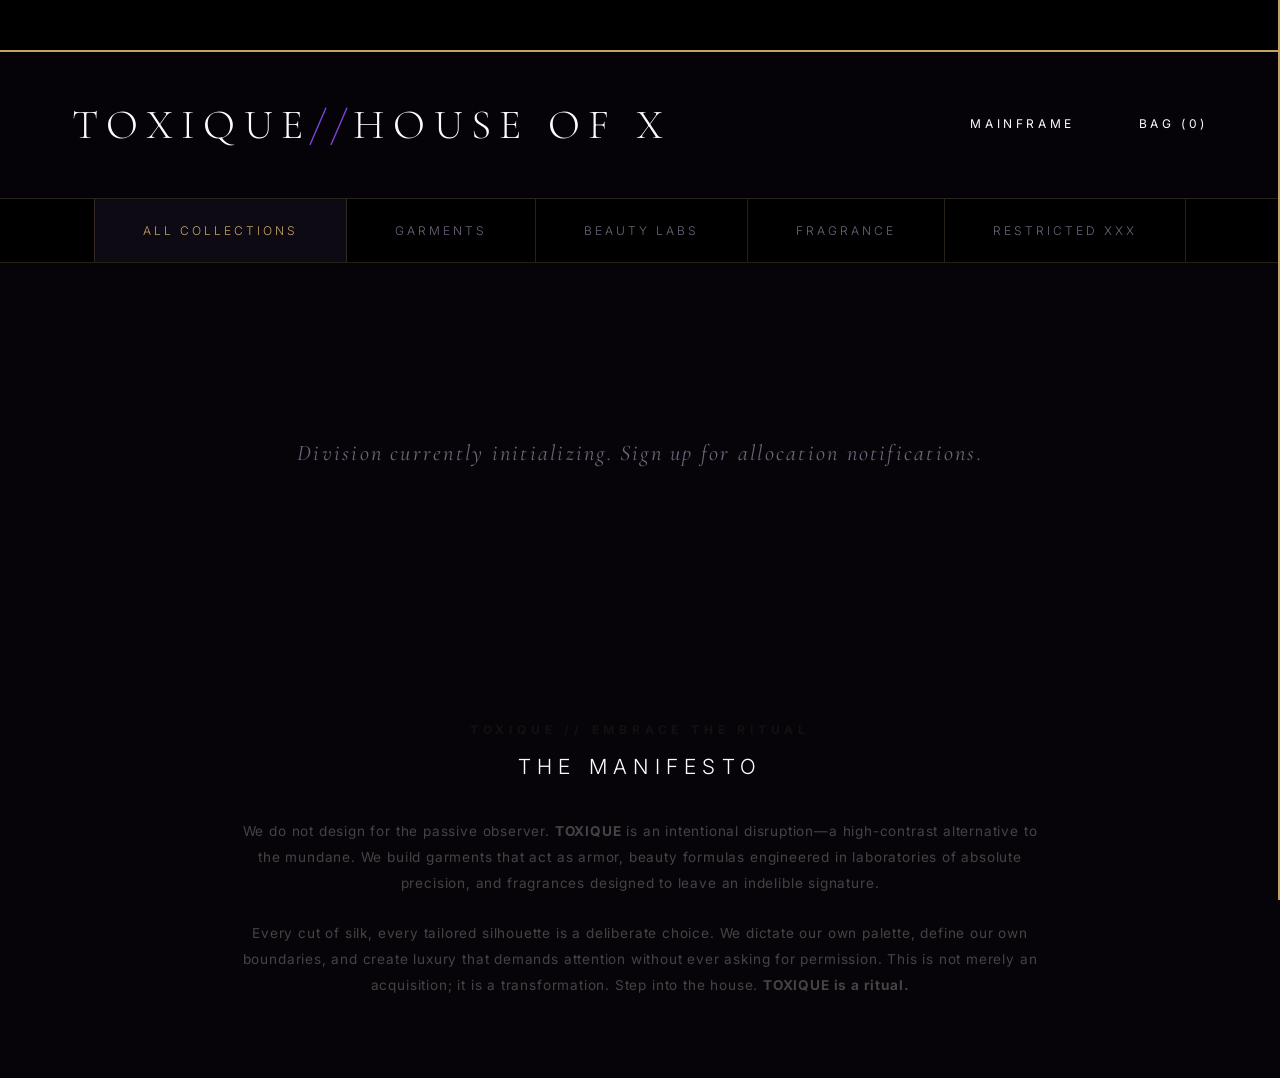
==== commit 8558f013: "feat: insert refined brand manifesto and ritual slogan into storefront" ====
--- a/index.html
+++ b/index.html
@@ -97,4 +97,17 @@
 
     <script src="script.js"></script>
 </body>
-</html>+</html>
+<!-- PATH 4: BRAND MANIFESTO EDITORIAL BLOCK -->
+<section class="brand-manifesto" style="margin: 5rem auto; max-width: 800px; text-align: center; padding: 0 2rem; font-family: inherit;">
+    <h3 style="font-size: 0.75rem; letter-spacing: 0.4em; text-transform: uppercase; color: #111; margin-bottom: 1rem;">TOXIQUE // EMBRACE THE RITUAL</h3>
+    <h2 style="font-size: 1.3rem; letter-spacing: 0.3em; text-transform: uppercase; margin-bottom: 2.5rem; font-weight: 300;">THE MANIFESTO</h2>
+    
+    <p style="font-size: 0.85rem; line-height: 1.9; letter-spacing: 0.06em; color: #444; margin-bottom: 1.5rem;">
+        We do not design for the passive observer. <strong>TOXIQUE</strong> is an intentional disruption—a high-contrast alternative to the mundane. We build garments that act as armor, beauty formulas engineered in laboratories of absolute precision, and fragrances designed to leave an indelible signature.
+    </p>
+    
+    <p style="font-size: 0.85rem; line-height: 1.9; letter-spacing: 0.06em; color: #444;">
+        Every cut of silk, every tailored silhouette is a deliberate choice. We dictate our own palette, define our own boundaries, and create luxury that demands attention without ever asking for permission. This is not merely an acquisition; it is a transformation. Step into the house. <strong>TOXIQUE is a ritual.</strong>
+    </p>
+</section>
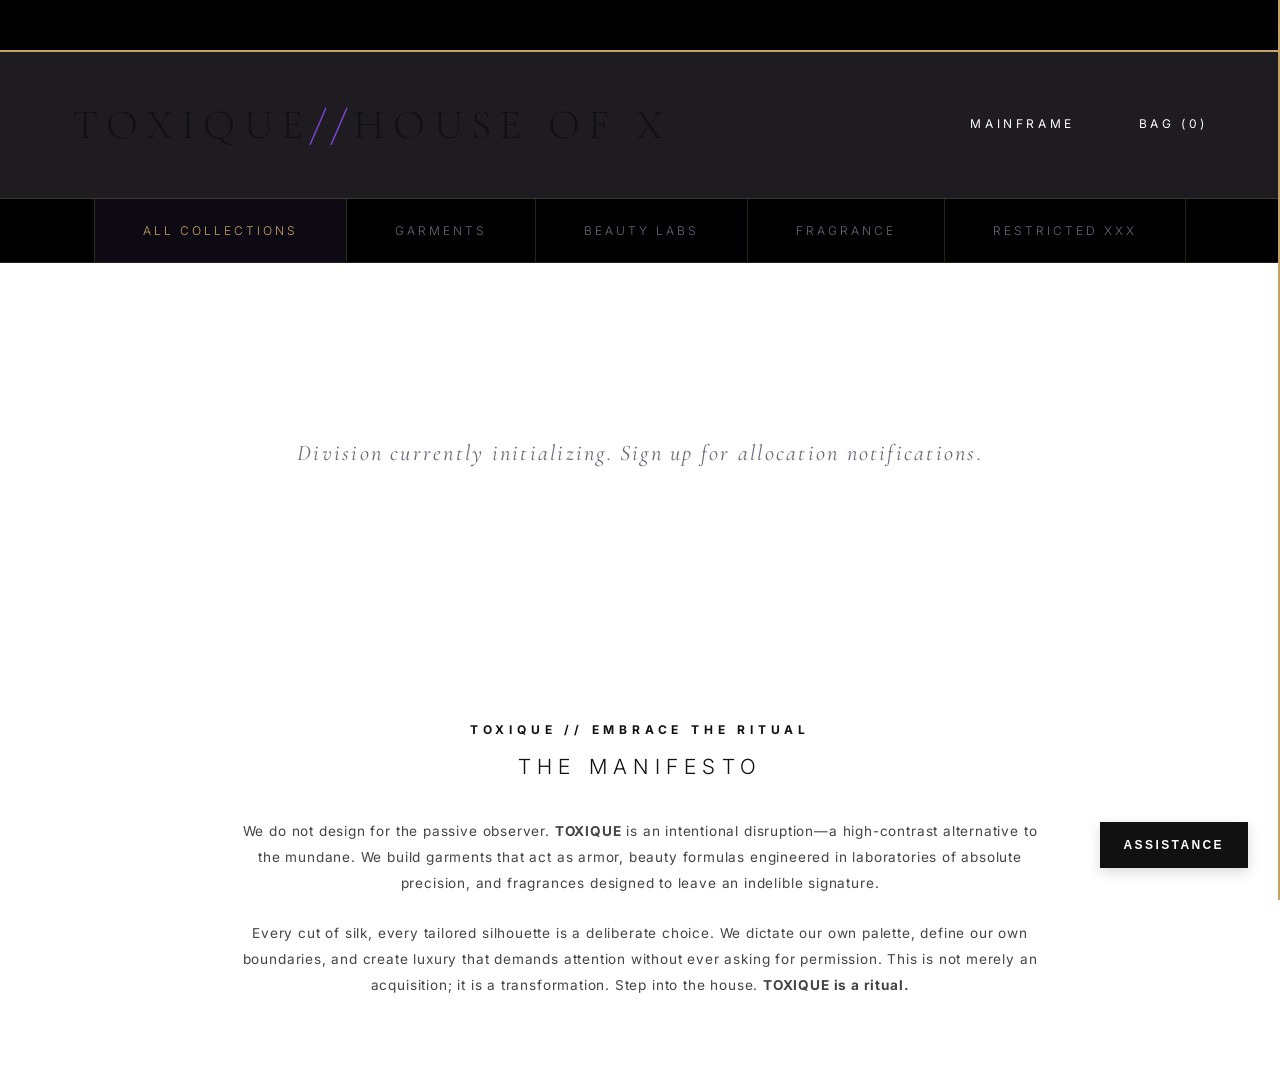
==== commit a8a7775c: "feat: implement dynamic luxury theme engine and secure desk communications bridge" ====
--- a/index.html
+++ b/index.html
@@ -96,6 +96,31 @@
     </div>
 
     <script src="script.js"></script>
+    <!-- ==========================================================================
+     PATH 6: CUSTOMER INTERFACE ROUTING MODULE (OPTION C)
+     ========================================================================== -->
+<div id="toxiqueAssistanceWidget" style="position: fixed; bottom: 2rem; right: 2rem; z-index: 1000; font-family: inherit;">
+    <!-- Toggle Button -->
+    <button id="widgetToggleBtn" onclick="toggleAssistancePanel()" style="background: #111; color: #fff; border: none; padding: 1rem 1.5rem; cursor: pointer; text-transform: uppercase; font-size: 0.75rem; letter-spacing: 0.2em; font-weight: bold; box-shadow: 0 4px 12px rgba(0,0,0,0.15);">Assistance</button>
+    
+    <!-- Collapsible Context Area -->
+    <div id="assistancePanel" style="display: none; width: 320px; background: var(--bg-color, #ffffff); border: 1px solid var(--text-color, #111111); padding: 1.5rem; margin-bottom: 1rem; position: absolute; bottom: 100%; right: 0; box-shadow: 0 10px 30px rgba(0,0,0,0.1); box-sizing: border-box;">
+        <h3 style="margin-top: 0; font-size: 0.85rem; letter-spacing: 0.15em; text-transform: uppercase; color: var(--text-color, #111);">TOXIQUE ASSISTANCE</h3>
+        <p style="font-size: 0.75rem; color: #666; line-height: 1.4; margin-bottom: 1rem;">Select an inquiry track or initiate direct routing below:</p>
+        
+        <div style="display: flex; flex-direction: column; gap: 0.5rem; margin-bottom: 1rem;">
+            <button onclick="sendQuickInquiry('Shipping & Rates Request')" style="background: transparent; color: var(--text-color, #111); border: 1px solid var(--text-color, #111); padding: 0.5rem; cursor: pointer; font-size: 0.7rem; text-transform: uppercase; text-align: left; letter-spacing: 0.05em;">Shipping & Rates</button>
+            <button onclick="sendQuickInquiry('General Brand Inquiry')" style="background: transparent; color: var(--text-color, #111); border: 1px solid var(--text-color, #111); padding: 0.5rem; cursor: pointer; font-size: 0.7rem; text-transform: uppercase; text-align: left; letter-spacing: 0.05em;">General Inquiries</button>
+        </div>
+        
+        <hr style="border: 0; border-top: 1px solid #eee; margin: 1rem 0;">
+        
+        <div style="display: flex; gap: 0.5rem;">
+            <input type="text" id="customClientMessage" style="flex: 1; padding: 0.5rem; border: 1px solid #ccc; font-size: 0.75rem; font-family: inherit; background: transparent; color: var(--text-color, #111);" placeholder="Type message to desk...">
+            <button onclick="sendCustomInquiry()" style="background: var(--text-color, #111); color: var(--bg-color, #fff); border: none; padding: 0.5rem 1rem; cursor: pointer; font-size: 0.7rem; text-transform: uppercase; letter-spacing: 0.1em; font-weight: bold;">Send</button>
+        </div>
+    </div>
+</div>
 </body>
 </html>
 <!-- PATH 4: BRAND MANIFESTO EDITORIAL BLOCK -->
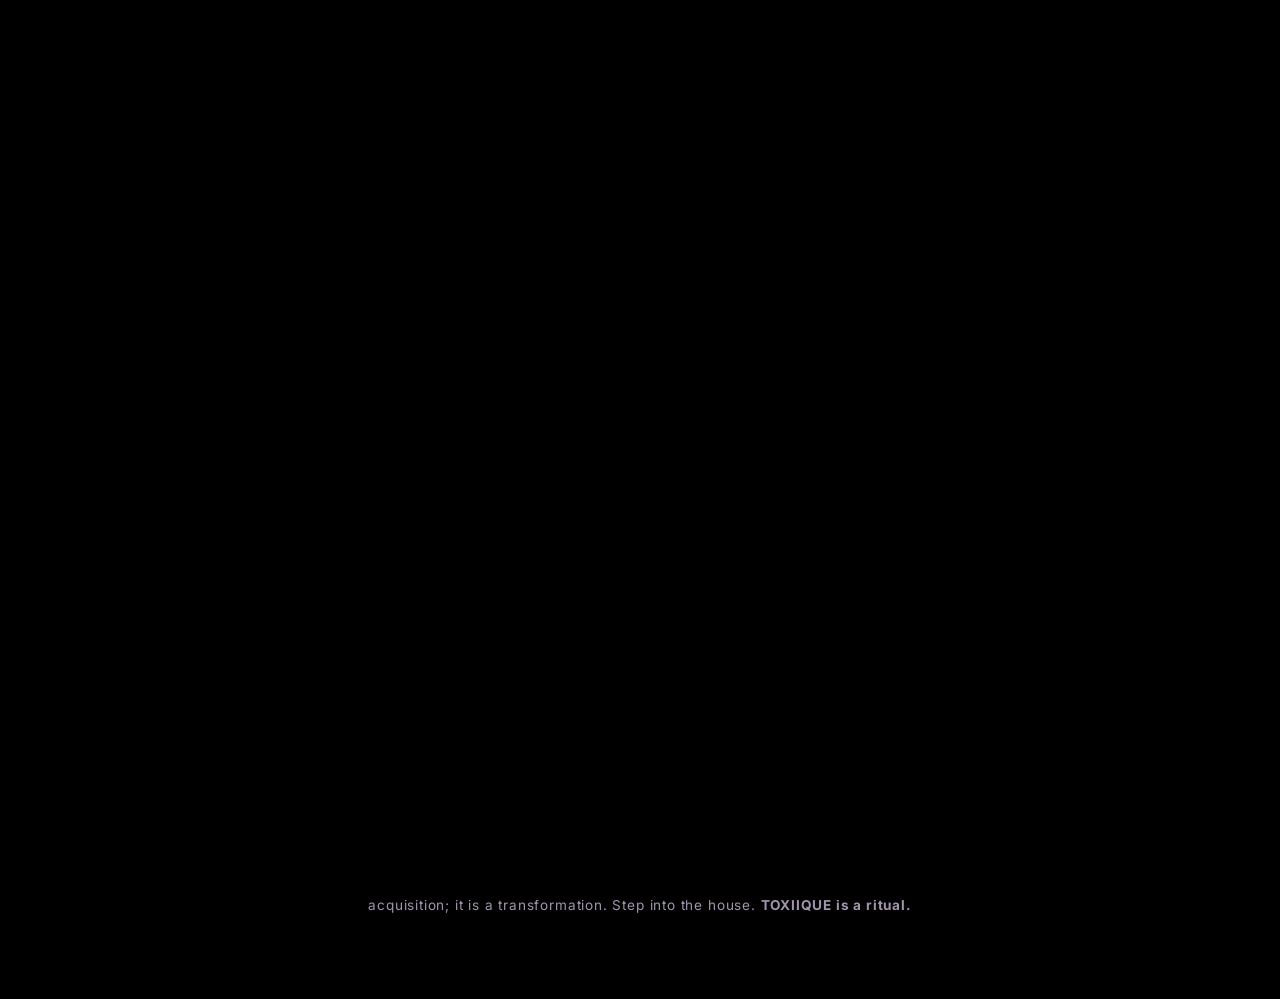
==== commit e12e0243: "Update video loader, logo assets, and brand manifesto" ====
--- a/index.html
+++ b/index.html
@@ -3,19 +3,28 @@
 <head>
     <meta charset="UTF-8">
     <meta name="viewport" content="width=device-width, initial-scale=1.0">
-    <title>TOXIQUE // MAINLINE STOREFRONT</title>
+    <title>TOXIIQUE BY PRIINCE // MAINLINE STOREFRONT</title>
     <link rel="stylesheet" href="style.css">
 </head>
 <body>
 
-    <!-- PATH 3: AUTOMATED BANNER BROADCAST CORE (Wired up cleanly) -->
+    <!-- INTRO REVEAL VIDEO LOADER OVERLAY -->
+    <div id="toxiqueIntroLoader" class="intro-loader-overlay">
+        <video autoplay muted playsinline id="introVideo">
+            <source src="Toxique video.mp4" type="video/mp4">
+        </video>
+    </div>
+
+    <!-- PATH 3: AUTOMATED BANNER BROADCAST CORE -->
     <div id="dynamicPromoBanner" class="global-broadcast-banner" style="display: none;">
         <div id="promoBannerText"></div>
     </div>
 
     <!-- MAIN BRAND HEADER -->
     <header class="main-header">
-        <div class="logo">TOXIQUE<span>//</span>HOUSE OF X</div>
+        <a href="#" class="logo-link">
+            <img src="Toxique logo.jpg" alt="TOXIIQUE BY PRIINCE" class="brand-header-logo">
+        </a>
         <div class="nav-controls">
             <a href="admin.html" class="nav-link">MAINFRAME</a>
             <div class="cart-trigger" onclick="toggleCartDrawer()">BAG (<span id="cartCountGlobal">0</span>)</div>
@@ -95,44 +104,44 @@
         </div>
     </div>
 
-    <script src="script.js"></script>
-    <!-- ==========================================================================
-     PATH 6: CUSTOMER INTERFACE ROUTING MODULE (OPTION C)
-     ========================================================================== -->
-<div id="toxiqueAssistanceWidget" style="position: fixed; bottom: 2rem; right: 2rem; z-index: 1000; font-family: inherit;">
-    <!-- Toggle Button -->
-    <button id="widgetToggleBtn" onclick="toggleAssistancePanel()" style="background: #111; color: #fff; border: none; padding: 1rem 1.5rem; cursor: pointer; text-transform: uppercase; font-size: 0.75rem; letter-spacing: 0.2em; font-weight: bold; box-shadow: 0 4px 12px rgba(0,0,0,0.15);">Assistance</button>
-    
-    <!-- Collapsible Context Area -->
-    <div id="assistancePanel" style="display: none; width: 320px; background: var(--bg-color, #ffffff); border: 1px solid var(--text-color, #111111); padding: 1.5rem; margin-bottom: 1rem; position: absolute; bottom: 100%; right: 0; box-shadow: 0 10px 30px rgba(0,0,0,0.1); box-sizing: border-box;">
-        <h3 style="margin-top: 0; font-size: 0.85rem; letter-spacing: 0.15em; text-transform: uppercase; color: var(--text-color, #111);">TOXIQUE ASSISTANCE</h3>
-        <p style="font-size: 0.75rem; color: #666; line-height: 1.4; margin-bottom: 1rem;">Select an inquiry track or initiate direct routing below:</p>
+    <!-- BRAND MANIFESTO EDITORIAL BLOCK -->
+    <section class="brand-manifesto" style="margin: 5rem auto; max-width: 800px; text-align: center; padding: 0 2rem; font-family: inherit;">
+        <h3 style="font-size: 0.75rem; letter-spacing: 0.4em; text-transform: uppercase; color: var(--accent-crimson, #a80d0d); margin-bottom: 1rem;">TOXIIQUE BY PRIINCE // JOIN THE RITUAL</h3>
+        <h2 style="font-size: 1.3rem; letter-spacing: 0.3em; text-transform: uppercase; margin-bottom: 2.5rem; font-weight: 300;">THE MANIFESTO</h2>
         
-        <div style="display: flex; flex-direction: column; gap: 0.5rem; margin-bottom: 1rem;">
-            <button onclick="sendQuickInquiry('Shipping & Rates Request')" style="background: transparent; color: var(--text-color, #111); border: 1px solid var(--text-color, #111); padding: 0.5rem; cursor: pointer; font-size: 0.7rem; text-transform: uppercase; text-align: left; letter-spacing: 0.05em;">Shipping & Rates</button>
-            <button onclick="sendQuickInquiry('General Brand Inquiry')" style="background: transparent; color: var(--text-color, #111); border: 1px solid var(--text-color, #111); padding: 0.5rem; cursor: pointer; font-size: 0.7rem; text-transform: uppercase; text-align: left; letter-spacing: 0.05em;">General Inquiries</button>
-        </div>
+        <p style="font-size: 0.85rem; line-height: 1.9; letter-spacing: 0.06em; color: #a095aa; margin-bottom: 1.5rem;">
+            We do not design for the passive observer. <strong>TOXIIQUE</strong> is an intentional disruption—a high-contrast alternative to the mundane. We build garments that act as armor, beauty formulas engineered in laboratories of absolute precision, and fragrances designed to leave an indelible signature.
+        </p>
         
-        <hr style="border: 0; border-top: 1px solid #eee; margin: 1rem 0;">
+        <p style="font-size: 0.85rem; line-height: 1.9; letter-spacing: 0.06em; color: #a095aa;">
+            Every cut of silk, every tailored silhouette is a deliberate choice. We dictate our own palette, define our own boundaries, and create luxury that demands attention without ever asking for permission. This is not merely an acquisition; it is a transformation. Step into the house. <strong>TOXIIQUE is a ritual.</strong>
+        </p>
+    </section>
+
+    <!-- CUSTOMER INTERFACE ROUTING MODULE -->
+    <div id="toxiqueAssistanceWidget" style="position: fixed; bottom: 2rem; right: 2rem; z-index: 1000; font-family: inherit;">
+        <!-- Toggle Button -->
+        <button id="widgetToggleBtn" onclick="toggleAssistancePanel()" style="background: #a80d0d; color: #fff; border: none; padding: 1rem 1.5rem; cursor: pointer; text-transform: uppercase; font-size: 0.75rem; letter-spacing: 0.2em; font-weight: bold; box-shadow: 0 4px 15px rgba(168,13,13,0.4); transition: all 0.3s ease;">Assistance</button>
         
-        <div style="display: flex; gap: 0.5rem;">
-            <input type="text" id="customClientMessage" style="flex: 1; padding: 0.5rem; border: 1px solid #ccc; font-size: 0.75rem; font-family: inherit; background: transparent; color: var(--text-color, #111);" placeholder="Type message to desk...">
-            <button onclick="sendCustomInquiry()" style="background: var(--text-color, #111); color: var(--bg-color, #fff); border: none; padding: 0.5rem 1rem; cursor: pointer; font-size: 0.7rem; text-transform: uppercase; letter-spacing: 0.1em; font-weight: bold;">Send</button>
+        <!-- Collapsible Context Area -->
+        <div id="assistancePanel" style="display: none; width: 320px; background: #080508; border: 1px solid rgba(168,13,13,0.3); padding: 1.5rem; margin-bottom: 1rem; position: absolute; bottom: 100%; right: 0; box-shadow: 0 10px 30px rgba(0,0,0,0.8); box-sizing: border-box;">
+            <h3 style="margin-top: 0; font-size: 0.85rem; letter-spacing: 0.15em; text-transform: uppercase; color: #fcfbfe;">TOXIIQUE ASSISTANCE</h3>
+            <p style="font-size: 0.75rem; color: #80758a; line-height: 1.4; margin-bottom: 1rem;">Select an inquiry track or initiate direct routing below:</p>
+            
+            <div style="display: flex; flex-direction: column; gap: 0.5rem; margin-bottom: 1rem;">
+                <button onclick="sendQuickInquiry('Shipping & Rates Request')" style="background: transparent; color: #fcfbfe; border: 1px solid rgba(168,13,13,0.4); padding: 0.5rem; cursor: pointer; font-size: 0.7rem; text-transform: uppercase; text-align: left; letter-spacing: 0.05em; transition: background 0.3s;" onmouseover="this.style.background='rgba(168,13,13,0.2)'" onmouseout="this.style.background='transparent'">Shipping & Rates</button>
+                <button onclick="sendQuickInquiry('General Brand Inquiry')" style="background: transparent; color: #fcfbfe; border: 1px solid rgba(168,13,13,0.4); padding: 0.5rem; cursor: pointer; font-size: 0.7rem; text-transform: uppercase; text-align: left; letter-spacing: 0.05em; transition: background 0.3s;" onmouseover="this.style.background='rgba(168,13,13,0.2)'" onmouseout="this.style.background='transparent'">General Inquiries</button>
+            </div>
+            
+            <hr style="border: 0; border-top: 1px solid rgba(255,255,255,0.1); margin: 1rem 0;">
+            
+            <div style="display: flex; gap: 0.5rem;">
+                <input type="text" id="customClientMessage" style="flex: 1; padding: 0.5rem; border: 1px solid rgba(168,13,13,0.4); font-size: 0.75rem; font-family: inherit; background: #000; color: #fcfbfe;" placeholder="Type message to desk...">
+                <button onclick="sendCustomInquiry()" style="background: #a80d0d; color: #fff; border: none; padding: 0.5rem 1rem; cursor: pointer; font-size: 0.7rem; text-transform: uppercase; letter-spacing: 0.1em; font-weight: bold;">Send</button>
+            </div>
         </div>
     </div>
-</div>
+
+    <script src="script.js"></script>
 </body>
-</html>
-<!-- PATH 4: BRAND MANIFESTO EDITORIAL BLOCK -->
-<section class="brand-manifesto" style="margin: 5rem auto; max-width: 800px; text-align: center; padding: 0 2rem; font-family: inherit;">
-    <h3 style="font-size: 0.75rem; letter-spacing: 0.4em; text-transform: uppercase; color: #111; margin-bottom: 1rem;">TOXIQUE // EMBRACE THE RITUAL</h3>
-    <h2 style="font-size: 1.3rem; letter-spacing: 0.3em; text-transform: uppercase; margin-bottom: 2.5rem; font-weight: 300;">THE MANIFESTO</h2>
-    
-    <p style="font-size: 0.85rem; line-height: 1.9; letter-spacing: 0.06em; color: #444; margin-bottom: 1.5rem;">
-        We do not design for the passive observer. <strong>TOXIQUE</strong> is an intentional disruption—a high-contrast alternative to the mundane. We build garments that act as armor, beauty formulas engineered in laboratories of absolute precision, and fragrances designed to leave an indelible signature.
-    </p>
-    
-    <p style="font-size: 0.85rem; line-height: 1.9; letter-spacing: 0.06em; color: #444;">
-        Every cut of silk, every tailored silhouette is a deliberate choice. We dictate our own palette, define our own boundaries, and create luxury that demands attention without ever asking for permission. This is not merely an acquisition; it is a transformation. Step into the house. <strong>TOXIQUE is a ritual.</strong>
-    </p>
-</section>+</html>
--- a/style.css
+++ b/style.css
@@ -1,35 +1,69 @@
 /* ==========================================================================
-   TOXIQUE // HOUSE OF X EXECUTIVE VISUAL FRAMEWORK (GRAPHICS & INTERACTIVE EXPANSION)
-   ========================================================================== */
-@import url('https://fonts.googleapis.com/css2?family=Cormorant+Garamond:ital,wght@0,300;0,400;1,300&family=Inter:wght@200;300;400;600&display=swap');
+   TOXIIQUE BY PRIINCE // HOUSE OF X EXECUTIVE VISUAL FRAMEWORK
+   ========================================================================== */
+@import url('https://fonts.googleapis.com/css2?family=Cormorant+Garamond:ital,wght@0,300;0,400;1,300&family=Inter:wght@200;300;400;600&family=Space+Grotesk:wght@300;400;500&display=swap');
 
 :root {
-    --bg-main: #060408;              /* Ultra-deep matte charcoal-black */
-    --bg-surface: #0e0a14;           /* High-contrast dark amethyst surface block */
-    --lux-gold: #c3a463;             /* Polished brass gold accent */
-    --neon-purple: #8146e2;          /* Vivid ultraviolet glow line */
-    --text-white: #fcfbfe;           /* Pure paper white text */
-    --text-muted: #6e647c;           /* Deep ash grey metadata text */
-    --grid-line: rgba(195, 164, 99, 0.2); /* Sharpened brass structural borders */
+    --bg-main: #000000;               /* Absolute deep black background */
+    --bg-surface: #080508;            /* High-contrast dark obsidian surface block */
+    --accent-crimson: #a80d0d;        /* Deep crimson brand accent */
+    --accent-crimson-glow: rgba(168, 13, 13, 0.35); /* Crimson ambient illumination */
+    --text-white: #fcfbfe;            /* Pure paper white text */
+    --text-muted: #80758a;            /* Deep ash grey metadata text */
+    --grid-line: rgba(168, 13, 13, 0.2); /* Crimson structural border lines */
 }
 
 body {
     background-color: var(--bg-main);
     color: var(--text-white);
     font-family: 'Inter', sans-serif;
-    margin: 0; padding: 0;
+    margin: 0; 
+    padding: 0;
     overflow-x: hidden;
     -webkit-font-smoothing: antialiased;
 }
 
-/* PATH 3: BRUTALIST TICKER BROADCAST BANNER */
-#dynamicPromoBanner {
+/* ==========================================================================
+   FULLSCREEN INTRO VIDEO LOADER OVERLAY
+   ========================================================================== */
+.intro-loader-overlay {
+    position: fixed;
+    top: 0;
+    left: 0;
+    width: 100vw;
+    height: 100vh;
+    background-color: #000000;
+    display: flex;
+    align-items: center;
+    justify-content: center;
+    z-index: 99999;
+    opacity: 1;
+    transition: opacity 1.2s cubic-bezier(0.4, 0, 0.2, 1);
+}
+
+.intro-loader-overlay video {
+    max-width: 450px;
+    width: 85%;
+    height: auto;
+}
+
+.intro-loader-overlay.fade-out {
+    opacity: 0;
+    pointer-events: none;
+}
+
+/* ==========================================================================
+   BRUTALIST TICKER BROADCAST BANNER
+   ========================================================================== */
+#dynamicPromoBanner, .global-broadcast-banner {
     background: #000000;
-    border-bottom: 2px solid var(--lux-gold);
-    padding: 1.1rem 0;
+    border-bottom: 1px solid var(--accent-crimson);
+    padding: 0.8rem 0;
     overflow: hidden;
     white-space: nowrap;
-}
+    box-sizing: border-box;
+}
+
 #promoBannerText {
     display: inline-block;
     padding-left: 100%;
@@ -37,42 +71,57 @@
     font-weight: 400;
     text-transform: uppercase;
     letter-spacing: 0.4em;
-    font-size: 0.75rem;
+    font-size: 0.7rem;
     color: var(--text-white);
-    text-shadow: 0 0 8px rgba(255, 255, 255, 0.2);
+    text-shadow: 0 0 10px var(--accent-crimson-glow);
     animation: bannerMarqueeLoop 25s linear infinite;
 }
+
 @keyframes bannerMarqueeLoop {
     0% { transform: translate3d(0, 0, 0); }
     100% { transform: translate3d(-100%, 0, 0); }
 }
 
-/* ASYMMETRICAL EDITORIAL NAVIGATION HEADER */
+/* ==========================================================================
+   EDITO NAVIGATION HEADER & BRAND LOGO
+   ========================================================================== */
 .main-header {
     display: flex;
     justify-content: space-between;
     align-items: center;
-    padding: 3rem 4.5rem;
+    padding: 2rem 4.5rem;
     border-bottom: 1px solid var(--grid-line);
-    background: rgba(6, 4, 8, 0.9);
+    background: rgba(0, 0, 0, 0.9);
     backdrop-filter: blur(25px);
-    position: sticky; top: 0; z-index: 999;
-}
-.logo {
-    font-family: 'Cormorant Garamond', serif;
-    font-size: 2.6rem;
-    font-weight: 300;
-    letter-spacing: 0.2em;
-    text-transform: uppercase;
-}
-.logo span { 
-    color: var(--neon-purple); 
-    font-style: italic;
-    font-family: 'Cormorant Garamond', serif;
-    font-weight: 300;
-}
-
-.nav-controls { display: flex; gap: 4rem; align-items: center; }
+    position: sticky; 
+    top: 0; 
+    z-index: 999;
+}
+
+.logo-link {
+    display: flex;
+    align-items: center;
+    text-decoration: none;
+}
+
+.brand-header-logo {
+    height: 50px;
+    width: auto;
+    object-fit: contain;
+    transition: transform 0.4s ease, filter 0.4s ease;
+}
+
+.brand-header-logo:hover {
+    transform: scale(1.03);
+    filter: drop-shadow(0 0 12px var(--accent-crimson-glow));
+}
+
+.nav-controls { 
+    display: flex; 
+    gap: 4rem; 
+    align-items: center; 
+}
+
 .nav-link, .cart-trigger {
     color: var(--text-white);
     text-decoration: none;
@@ -85,14 +134,24 @@
     padding-bottom: 0.25rem;
     transition: color 0.3s;
 }
+
 .nav-link::after, .cart-trigger::after {
-    content: ''; position: absolute; bottom: 0; left: 0; width: 0; height: 1px;
-    background-color: var(--lux-gold); transition: width 0.3s ease;
-}
+    content: ''; 
+    position: absolute; 
+    bottom: 0; 
+    left: 0; 
+    width: 0; 
+    height: 1px;
+    background-color: var(--accent-crimson); 
+    transition: width 0.3s ease;
+}
+
 .nav-link:hover::after, .cart-trigger:hover::after { width: 100%; }
-.nav-link:hover, .cart-trigger:hover { color: var(--lux-gold); }
-
-/* CATEGORY BAR WITH SEPARATORS */
+.nav-link:hover, .cart-trigger:hover { color: var(--accent-crimson); }
+
+/* ==========================================================================
+   CATEGORY NAVIGATION BAR
+   ========================================================================== */
 .category-nav {
     display: flex;
     justify-content: center;
@@ -101,11 +160,14 @@
     border-bottom: 1px solid var(--grid-line);
     background: #000;
 }
+
 .nav-filter {
-    background: transparent; border: none;
+    background: transparent; 
+    border: none;
     color: var(--text-muted);
     font-family: 'Inter', sans-serif;
-    font-weight: 300; font-size: 0.75rem;
+    font-weight: 300; 
+    font-size: 0.75rem;
     text-transform: uppercase;
     padding: 1.5rem 3rem;
     cursor: pointer;
@@ -113,23 +175,30 @@
     border-right: 1px solid var(--grid-line);
     transition: all 0.4s ease;
 }
+
 .nav-filter:first-child { border-left: 1px solid var(--grid-line); }
+
 .nav-filter.active, .nav-filter:hover {
-    color: var(--lux-gold);
+    color: var(--text-white);
     background: var(--bg-surface);
-}
-
-/* PATH 3: REFINED BRUTALIST PRODUCT SHOWROOM CARDS */
+    border-bottom: 2px solid var(--accent-crimson);
+}
+
+/* ==========================================================================
+   REFINED PRODUCT SHOWROOM CARDS
+   ========================================================================== */
 .storefront-container {
     padding: 5rem 4.5rem;
     max-width: 1600px;
     margin: 0 auto;
 }
+
 .catalog-grid {
     display: grid;
     grid-template-columns: repeat(auto-fill, minmax(340px, 1fr));
     gap: 5rem 3.5rem;
 }
+
 .product-card {
     background: var(--bg-surface);
     border: 1px solid var(--grid-line);
@@ -137,160 +206,363 @@
     position: relative;
     display: flex;
     flex-direction: column;
-    box-shadow: 0 15px 40px rgba(0,0,0,0.4);
-    transition: transform 0.4s cubic-bezier(0.16, 1, 0.3, 1), border-color 0.4s ease;
-}
+    box-shadow: 0 15px 40px rgba(0,0,0,0.8);
+    transition: transform 0.4s cubic-bezier(0.16, 1, 0.3, 1), border-color 0.4s ease, box-shadow 0.4s ease;
+}
+
 .product-card:hover {
     transform: translateY(-8px);
-    border-color: var(--lux-gold);
-}
+    border-color: var(--accent-crimson);
+    box-shadow: 0 10px 30px var(--accent-crimson-glow);
+}
+
 .card-image-box {
-    width: 100%; height: 500px;
+    width: 100%; 
+    height: 500px;
     background: #000;
     overflow: hidden;
     position: relative;
     border-bottom: 1px solid var(--grid-line);
 }
+
 .card-image-box img {
-    width: 100%; height: 100%;
+    width: 100%; 
+    height: 100%;
     object-fit: cover;
-    filter: grayscale(45%) brightness(90%);
+    filter: brightness(90%);
     transition: transform 0.8s cubic-bezier(0.16, 1, 0.3, 1), filter 0.6s ease;
 }
+
 .product-card:hover .card-image-box img {
     transform: scale(1.05);
-    filter: grayscale(0%) brightness(100%);
-}
+    filter: brightness(100%);
+}
+
 .card-category-label {
-    position: absolute; top: 1.5rem; right: 1.5rem;
+    position: absolute; 
+    top: 1.5rem; 
+    right: 1.5rem;
     background: rgba(0,0,0,0.85);
-    border: 1px solid var(--lux-gold);
-    color: var(--lux-gold);
+    border: 1px solid var(--accent-crimson);
+    color: var(--accent-crimson);
     padding: 0.5rem 1rem;
-    font-size: 0.6rem; font-weight: 400;
-    letter-spacing: 0.25em; text-transform: uppercase;
+    font-size: 0.6rem; 
+    font-weight: 400;
+    letter-spacing: 0.25em; 
+    text-transform: uppercase;
     z-index: 2;
 }
+
 .card-details {
     padding: 2rem;
-    display: flex; flex-direction: column;
-}
+    display: flex; 
+    flex-direction: column;
+}
+
 .card-brand-tag {
     color: var(--text-muted);
-    font-size: 0.65rem; font-weight: 600;
-    letter-spacing: 0.3em; text-transform: uppercase;
+    font-size: 0.65rem; 
+    font-weight: 600;
+    letter-spacing: 0.3em; 
+    text-transform: uppercase;
     margin-bottom: 0.6rem;
 }
+
 .card-title {
     font-family: 'Cormorant Garamond', serif;
-    font-size: 1.6rem; font-weight: 300;
-    letter-spacing: 0.05em; margin: 0 0 1rem 0;
+    font-size: 1.6rem; 
+    font-weight: 300;
+    letter-spacing: 0.05em; 
+    margin: 0 0 1rem 0;
     color: var(--text-white);
 }
+
 .card-price {
     font-family: 'Inter', sans-serif;
-    font-size: 1rem; font-weight: 300;
-    letter-spacing: 0.05em; color: var(--lux-gold);
+    font-size: 1rem; 
+    font-weight: 300;
+    letter-spacing: 0.05em; 
+    color: var(--accent-crimson);
     margin-bottom: 2rem;
 }
+
 .add-to-bag-btn {
     width: 100%;
     background: #000000;
-    border: 1px solid var(--lux-gold);
+    border: 1px solid var(--accent-crimson);
     color: var(--text-white);
     font-family: 'Inter', sans-serif;
-    font-weight: 400; font-size: 0.75rem;
+    font-weight: 400; 
+    font-size: 0.75rem;
     text-transform: uppercase;
     padding: 1.25rem 0;
     cursor: pointer;
     letter-spacing: 0.35em;
     transition: all 0.4s ease;
 }
+
 .add-to-bag-btn:hover {
-    background: var(--lux-gold);
-    color: #000000;
-}
-
-/* GLASS-TEXTURED SHOPPING ACCORDION BAG */
+    background: var(--accent-crimson);
+    color: #ffffff;
+    box-shadow: 0 0 15px var(--accent-crimson-glow);
+}
+
+/* ==========================================================================
+   GLASS-TEXTURED SHOPPING ACCORDION BAG
+   ========================================================================== */
 .cart-drawer {
-    position: fixed; top: 0; right: -480px; width: 480px; height: 100%;
-    background: rgba(14, 10, 20, 0.95);
+    position: fixed; 
+    top: 0; 
+    right: -480px; 
+    width: 480px; 
+    height: 100%;
+    background: rgba(8, 5, 8, 0.95);
     backdrop-filter: blur(30px);
-    border-left: 2px solid var(--lux-gold);
+    border-left: 1px solid var(--accent-crimson);
     z-index: 10000;
     transition: right 0.5s cubic-bezier(0.16, 1, 0.3, 1);
-    display: flex; flex-direction: column;
-}
+    display: flex; 
+    flex-direction: column;
+}
+
 .cart-drawer.active { right: 0; }
+
 .drawer-header {
-    padding: 3rem; border-bottom: 1px solid var(--grid-line);
-    display: flex; justify-content: space-between; align-items: center;
-}
+    padding: 3rem; 
+    border-bottom: 1px solid var(--grid-line);
+    display: flex; 
+    justify-content: space-between; 
+    align-items: center;
+}
+
 .drawer-header h3 {
-    margin: 0; font-family: 'Cormorant Garamond', serif; font-size: 1.8rem; font-weight: 300; letter-spacing: 0.15em;
-}
+    margin: 0; 
+    font-family: 'Cormorant Garamond', serif; 
+    font-size: 1.8rem; 
+    font-weight: 300; 
+    letter-spacing: 0.15em;
+}
+
 .close-drawer-btn {
-    background: transparent; border: none; color: var(--lux-gold); font-family: 'Inter', sans-serif; font-size: 0.75rem; letter-spacing: 0.25em; cursor: pointer; text-transform: uppercase;
-}
-.drawer-items-container { padding: 3rem; flex: 1; overflow-y: auto; }
+    background: transparent; 
+    border: none; 
+    color: var(--accent-crimson); 
+    font-family: 'Inter', sans-serif; 
+    font-size: 0.75rem; 
+    letter-spacing: 0.25em; 
+    cursor: pointer; 
+    text-transform: uppercase;
+}
+
+.drawer-items-container { 
+    padding: 3rem; 
+    flex: 1; 
+    overflow-y: auto; 
+}
+
 .drawer-item-row {
-    display: flex; justify-content: space-between; align-items: center; padding-bottom: 2rem; margin-bottom: 2rem; border-bottom: 1px solid var(--grid-line);
-}
+    display: flex; 
+    justify-content: space-between; 
+    align-items: center; 
+    padding-bottom: 2rem; 
+    margin-bottom: 2rem; 
+    border-bottom: 1px solid var(--grid-line);
+}
+
 .drawer-footer {
-    padding: 3rem; background: #000; border-top: 2px solid var(--lux-gold);
-}
+    padding: 3rem; 
+    background: #000; 
+    border-top: 1px solid var(--accent-crimson);
+}
+
 .drawer-subtotal-line {
-    display: flex; justify-content: space-between; margin-bottom: 2.5rem; font-size: 0.8rem; letter-spacing: 0.2em; text-transform: uppercase; color: var(--text-muted);
-}
-.drawer-subtotal-line strong { color: var(--text-white); font-weight: 600; font-size: 1.1rem; }
+    display: flex; 
+    justify-content: space-between; 
+    margin-bottom: 2.5rem; 
+    font-size: 0.8rem; 
+    letter-spacing: 0.2em; 
+    text-transform: uppercase; 
+    color: var(--text-muted);
+}
+
+.drawer-subtotal-line strong { 
+    color: var(--text-white); 
+    font-weight: 600; 
+    font-size: 1.1rem; 
+}
+
 .checkout-action-btn {
-    width: 100%; background: var(--lux-gold); color: #000; border: none; padding: 1.4rem 0; font-family: 'Inter', sans-serif; font-weight: 600; font-size: 0.8rem; text-transform: uppercase; letter-spacing: 0.35em; cursor: pointer; transition: background-color 0.3s;
-}
-.checkout-action-btn:hover { background-color: var(--text-white); }
+    width: 100%; 
+    background: var(--accent-crimson); 
+    color: #ffffff; 
+    border: none; 
+    padding: 1.4rem 0; 
+    font-family: 'Inter', sans-serif; 
+    font-weight: 600; 
+    font-size: 0.8rem; 
+    text-transform: uppercase; 
+    letter-spacing: 0.35em; 
+    cursor: pointer; 
+    transition: background-color 0.3s, box-shadow 0.3s;
+}
+
+.checkout-action-btn:hover { 
+    background-color: #c40f0f; 
+    box-shadow: 0 0 20px var(--accent-crimson-glow);
+}
+
 .drawer-overlay {
-    position: fixed; top: 0; left: 0; width: 100%; height: 100%; background: rgba(0,0,0,0.85); z-index: 9999; display: none; backdrop-filter: blur(12px);
-}
+    position: fixed; 
+    top: 0; 
+    left: 0; 
+    width: 100%; 
+    height: 100%; 
+    background: rgba(0,0,0,0.85); 
+    z-index: 9999; 
+    display: none; 
+    backdrop-filter: blur(12px);
+}
+
 .drawer-overlay.active { display: block; }
 
-/* REFINED HIGH-CONTRAST INVOICE SYSTEM MODAL */
+/* ==========================================================================
+   HIGH-CONTRAST INVOICE SYSTEM MODAL
+   ========================================================================== */
 #invoiceModalOverlay {
-    position: fixed; top: 0; left: 0; width: 100%; height: 100%;
-    background: rgba(0, 0, 0, 0.95); z-index: 20000;
-    display: flex; justify-content: center; align-items: center; padding: 2rem; box-sizing: border-box; backdrop-filter: blur(20px);
-}
+    position: fixed; 
+    top: 0; 
+    left: 0; 
+    width: 100%; 
+    height: 100%;
+    background: rgba(0, 0, 0, 0.95); 
+    z-index: 20000;
+    display: flex; 
+    justify-content: center; 
+    align-items: center; 
+    padding: 2rem; 
+    box-sizing: border-box; 
+    backdrop-filter: blur(20px);
+}
+
 .invoice-box-frame {
     background: var(--bg-surface);
-    border: 2px solid var(--lux-gold);
-    width: 100%; max-width: 620px; padding: 4rem; box-sizing: border-box;
-    box-shadow: 0 25px 60px rgba(0,0,0,0.8);
-}
-.invoice-header { border-bottom: 2px solid var(--lux-gold); padding-bottom: 2rem; margin-bottom: 2.5rem; }
-.invoice-header h2 { margin: 0; font-family: 'Cormorant Garamond', serif; font-size: 2rem; font-weight: 300; letter-spacing: 0.1em; color: var(--text-white); text-transform: uppercase; }
-.invoice-meta-line { font-size: 0.7rem; color: var(--text-muted); margin-top: 0.8rem; letter-spacing: 0.25em; text-transform: uppercase; }
-.invoice-manifest-lines { max-height: 200px; overflow-y: auto; margin-bottom: 2.5rem; border-bottom: 1px solid var(--grid-line); padding-bottom: 2rem; }
-.invoice-line-item { display: flex; justify-content: space-between; font-size: 0.85rem; margin-bottom: 1.25rem; letter-spacing: 0.05em; font-weight: 300; }
-.invoice-accounting-ledger { background: #000; padding: 2rem; border: 1px solid var(--grid-line); margin-bottom: 3rem; }
-.ledger-row { display: flex; justify-content: space-between; font-size: 0.75rem; margin-bottom: 1rem; color: var(--text-muted); text-transform: uppercase; letter-spacing: 0.2em; }
-.ledger-row.total-row { margin-top: 1.5rem; padding-top: 1.5rem; border-top: 1px dashed var(--grid-line); color: var(--text-white); font-weight: 400; font-size: 1.1rem; }
-.ledger-row.total-row span:last-child { color: var(--lux-gold); font-weight: 600; }
-.invoice-action-footer { display: flex; flex-direction: column; gap: 1.25rem; }
-.invoice-btn { width: 100%; padding: 1.4rem; font-family: 'Inter', sans-serif; text-transform: uppercase; letter-spacing: 0.35em; font-size: 0.75rem; cursor: pointer; background: transparent; transition: all 0.4s ease; box-sizing: border-box; }
-.invoice-btn.authorize { background: var(--text-white); border: 1px solid var(--text-white); color: #000; font-weight: 600; }
-.invoice-btn.authorize:hover { background: transparent; color: var(--text-white); }
-.invoice-btn.cancel { border: 1px solid rgba(255, 255, 255, 0.2); color: var(--text-muted); }
-.invoice-btn.cancel:hover { color: var(--text-white); border-color: var(--text-white); }
-/* ==========================================================================
-   PATH 3: TOXIQUE BROADCAST BANNER STRUCTURAL ENGINE
-   ========================================================================== */
-.global-broadcast-banner {
-    width: 100%;
-    background-color: #111111;
-    color: #ffffff;
-    text-align: center;
-    padding: 0.8rem 1rem;
-    font-size: 0.7rem;
-    font-weight: 400;
-    letter-spacing: 0.25em;
-    text-transform: uppercase;
+    border: 1px solid var(--accent-crimson);
+    width: 100%; 
+    max-width: 620px; 
+    padding: 4rem; 
     box-sizing: border-box;
+    box-shadow: 0 25px 60px rgba(0,0,0,0.9);
+}
+
+.invoice-header { 
+    border-bottom: 1px solid var(--accent-crimson); 
+    padding-bottom: 2rem; 
+    margin-bottom: 2.5rem; 
+}
+
+.invoice-header h2 { 
+    margin: 0; 
+    font-family: 'Cormorant Garamond', serif; 
+    font-size: 2rem; 
+    font-weight: 300; 
+    letter-spacing: 0.1em; 
+    color: var(--text-white); 
+    text-transform: uppercase; 
+}
+
+.invoice-meta-line { 
+    font-size: 0.7rem; 
+    color: var(--text-muted); 
+    margin-top: 0.8rem; 
+    letter-spacing: 0.25em; 
+    text-transform: uppercase; 
+}
+
+.invoice-manifest-lines { 
+    max-height: 200px; 
+    overflow-y: auto; 
+    margin-bottom: 2.5rem; 
+    border-bottom: 1px solid var(--grid-line); 
+    padding-bottom: 2rem; 
+}
+
+.invoice-line-item { 
+    display: flex; 
+    justify-content: space-between; 
+    font-size: 0.85rem; 
+    margin-bottom: 1.25rem; 
+    letter-spacing: 0.05em; 
+    font-weight: 300; 
+}
+
+.invoice-accounting-ledger { 
+    background: #000000; 
+    padding: 2rem; 
+    border: 1px solid var(--grid-line); 
+    margin-bottom: 3rem; 
+}
+
+.ledger-row { 
+    display: flex; 
+    justify-content: space-between; 
+    font-size: 0.75rem; 
+    margin-bottom: 1rem; 
+    color: var(--text-muted); 
+    text-transform: uppercase; 
+    letter-spacing: 0.2em; 
+}
+
+.ledger-row.total-row { 
+    margin-top: 1.5rem; 
+    padding-top: 1.5rem; 
+    border-top: 1px dashed var(--grid-line); 
+    color: var(--text-white); 
+    font-weight: 400; 
+    font-size: 1.1rem; 
+}
+
+.ledger-row.total-row span:last-child { 
+    color: var(--accent-crimson); 
+    font-weight: 600; 
+}
+
+.invoice-action-footer { 
+    display: flex; 
+    flex-direction: column; 
+    gap: 1.25rem; 
+}
+
+.invoice-btn { 
+    width: 100%; 
+    padding: 1.4rem; 
+    font-family: 'Inter', sans-serif; 
+    text-transform: uppercase; 
+    letter-spacing: 0.35em; 
+    font-size: 0.75rem; 
+    cursor: pointer; 
+    background: transparent; 
+    transition: all 0.4s ease; 
+    box-sizing: border-box; 
+}
+
+.invoice-btn.authorize { 
+    background: var(--accent-crimson); 
+    border: 1px solid var(--accent-crimson); 
+    color: #ffffff; 
+    font-weight: 600; 
+}
+
+.invoice-btn.authorize:hover { 
+    background: transparent; 
+    color: var(--text-white); 
+}
+
+.invoice-btn.cancel { 
+    border: 1px solid rgba(255, 255, 255, 0.2); 
+    color: var(--text-muted); 
+}
+
+.invoice-btn.cancel:hover { 
+    color: var(--text-white); 
+    border-color: var(--text-white); 
 }
